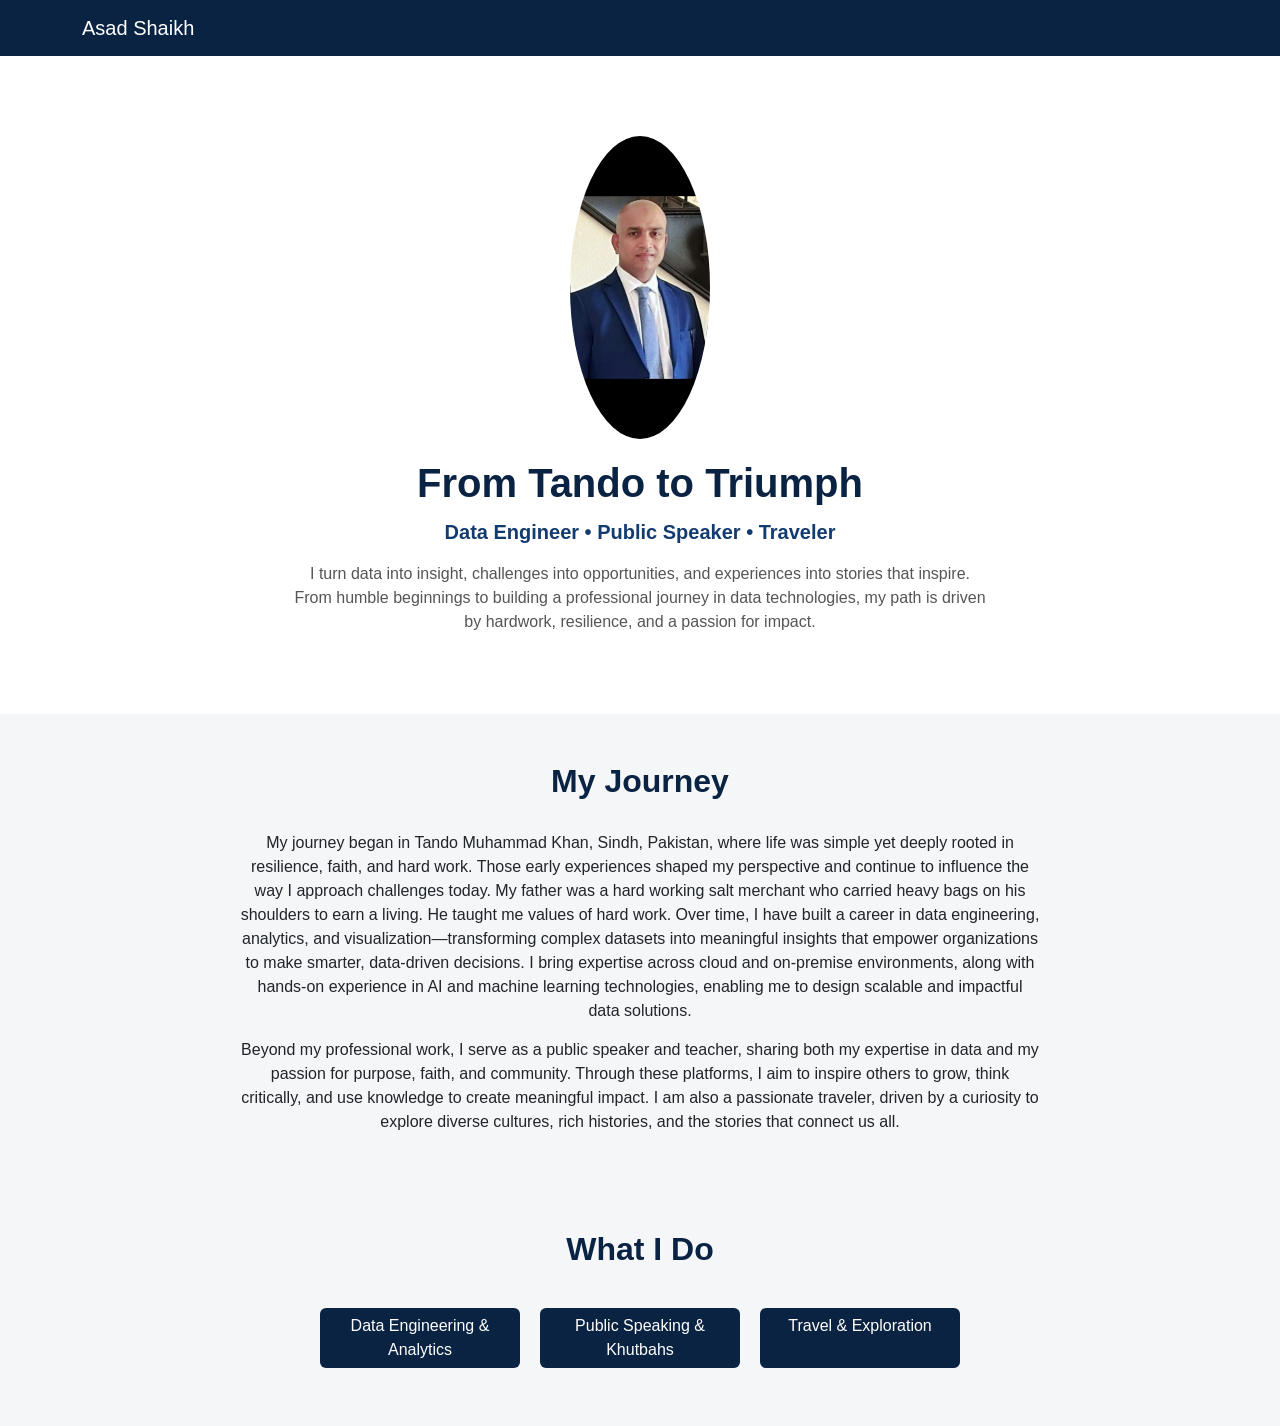
==== index.html @ 83326900 "Update index.html" ====
<!DOCTYPE html>
<html lang="en">

<head>
<meta charset="UTF-8">
<meta name="viewport" content="width=device-width, initial-scale=1">

<title>Asad Shaikh</title>

<link href="https://cdn.jsdelivr.net/npm/bootstrap@5.3.2/dist/css/bootstrap.min.css" rel="stylesheet">

<style>
body{
    background:#f4f6f8;
    font-family: Arial, Helvetica, sans-serif;
}

/* NAVBAR */
.navbar{
    background:#0a2342 !important;
}

/* HERO */
.hero{
    padding:80px 20px;
    text-align:center;
    background:white;
}

.hero img{
    width:140px;
    border-radius:50%;
    margin-bottom:20px;
}

.hero h1{
    font-weight:700;
    color:#0a2342;
}

.hero-tagline{
    font-size:20px;
    font-weight:600;
    color:#123b70;
    margin-top:10px;
}

.hero-sub{
    max-width:700px;
    margin:auto;
    margin-top:15px;
    font-size:16px;
    color:#555;
}

/* SECTION TITLE */
.section-title{
    color:#0a2342;
    font-weight:700;
    margin-bottom:30px;
}

/* PASSION BUTTONS */
.passion-btn{
    width:200px;
    margin:10px;
}

/* BUTTON */
.btn-primary{
    background:#0a2342;
    border:none;
}

.btn-primary:hover{
    background:#123b70;
}

<button onclick="goToDashboard()" style="padding:12px 20px; font-size:16px;">
  Go to BCC Stats
</button>
</style>

</head>

<body>

<!-- NAVBAR -->
<nav class="navbar navbar-dark">
<div class="container">
<a class="navbar-brand" href="#">Asad Shaikh</a>
</div>
</nav>

<!-- HERO SECTION -->
<section class="hero">
<div class="container">

<img src="asadushaikh.jpg" alt="Asad Shaikh">

<h1>From Tando to Triumph</h1>

<div class="hero-tagline">
Data Engineer • Public Speaker • Traveler 
</div>

<p class="hero-sub">
I turn data into insight, challenges into opportunities, and experiences into stories that inspire.
From humble beginnings to building a professional journey in data technologies,
my path is driven by hardwork, resilience, and a passion for impact.
</p>

</div>
</section>

<!-- ABOUT / STORY -->
<section class="p-5 text-center">
<div class="container">

<h2 class="section-title">My Journey</h2>

<p style="max-width:800px; margin:auto;">
My journey began in Tando Muhammad Khan, Sindh, Pakistan, where life was simple yet deeply rooted in resilience, faith, and hard work. 
Those early experiences shaped my perspective and continue to influence the way I approach challenges today.
My father was a hard working salt merchant who carried heavy bags on his shoulders to earn a living. He taught me values of hard work.
Over time, I have built a career in data engineering, analytics, and visualization—transforming complex datasets into meaningful insights that empower organizations to make smarter, data-driven decisions. 
I bring expertise across cloud and on-premise environments, along with hands-on experience in AI and machine learning technologies, enabling me to design scalable and impactful data solutions.
</p>

<p style="max-width:800px; margin:auto; margin-top:15px;">
Beyond my professional work, I serve as a public speaker and teacher, sharing both my expertise in data and my passion for purpose, faith, and community. 
Through these platforms, I aim to inspire others to grow, think critically, and use knowledge to create meaningful impact.
I am also a passionate traveler, driven by a curiosity to explore diverse cultures, rich histories, and the stories that connect us all.
</p>

</div>
</section>

<!-- PASSIONS -->
<section class="p-5 text-center">
<div class="container">

<h2 class="section-title">What I Do</h2>

<div class="d-flex justify-content-center flex-wrap">

<a href="data/" class="btn btn-primary passion-btn">
Data Engineering & Analytics
</a>

<a href="publicspeaking/" class="btn btn-primary passion-btn">
Public Speaking & Khutbahs
</a>

<a href="travel/" class="btn btn-primary passion-btn">
Travel & Exploration
</a>

</div>

</div>
</section>

</body>
</html>
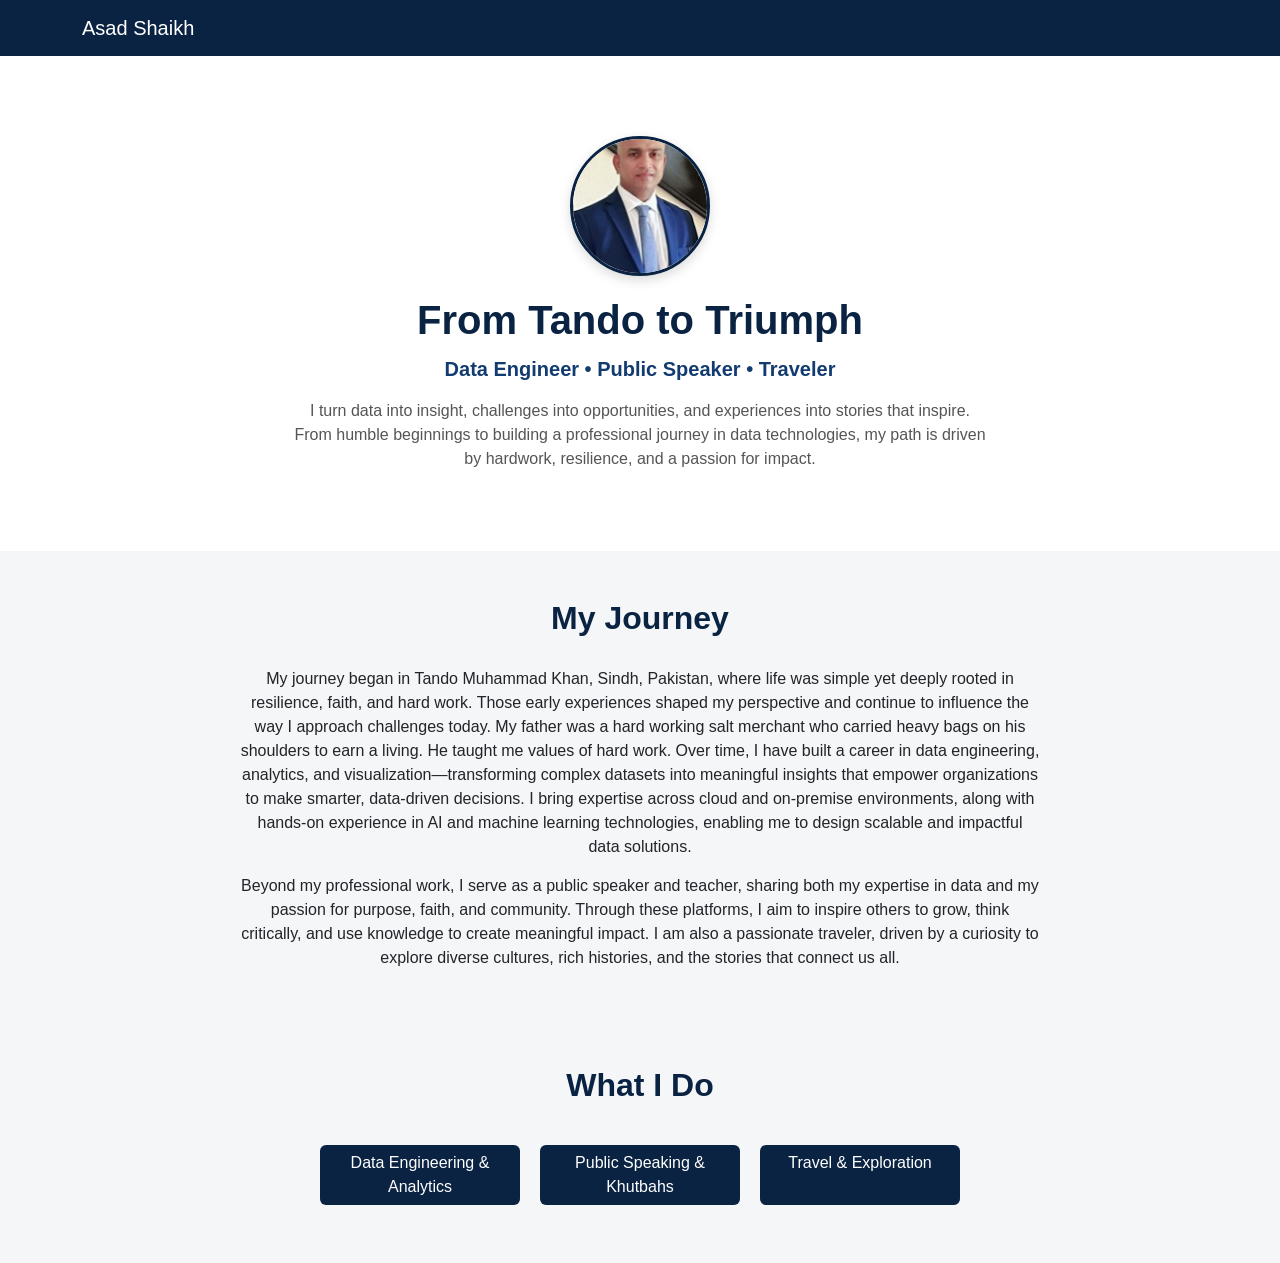
==== commit 9cf2ff59: "Update index.html" ====
--- a/index.html
+++ b/index.html
@@ -29,8 +29,13 @@
 
 .hero img{
     width:140px;
-    border-radius:50%;
+    height:140px;           /* force equal height */
+    object-fit:cover;       /* prevents stretching */
+    border-radius:50%;      /* perfect circle */
     margin-bottom:20px;
+
+    border:3px solid #0a2342;  /* optional: clean frame */
+    box-shadow:0 4px 12px rgba(0,0,0,0.15); /* crisp look */
 }
 
 .hero h1{
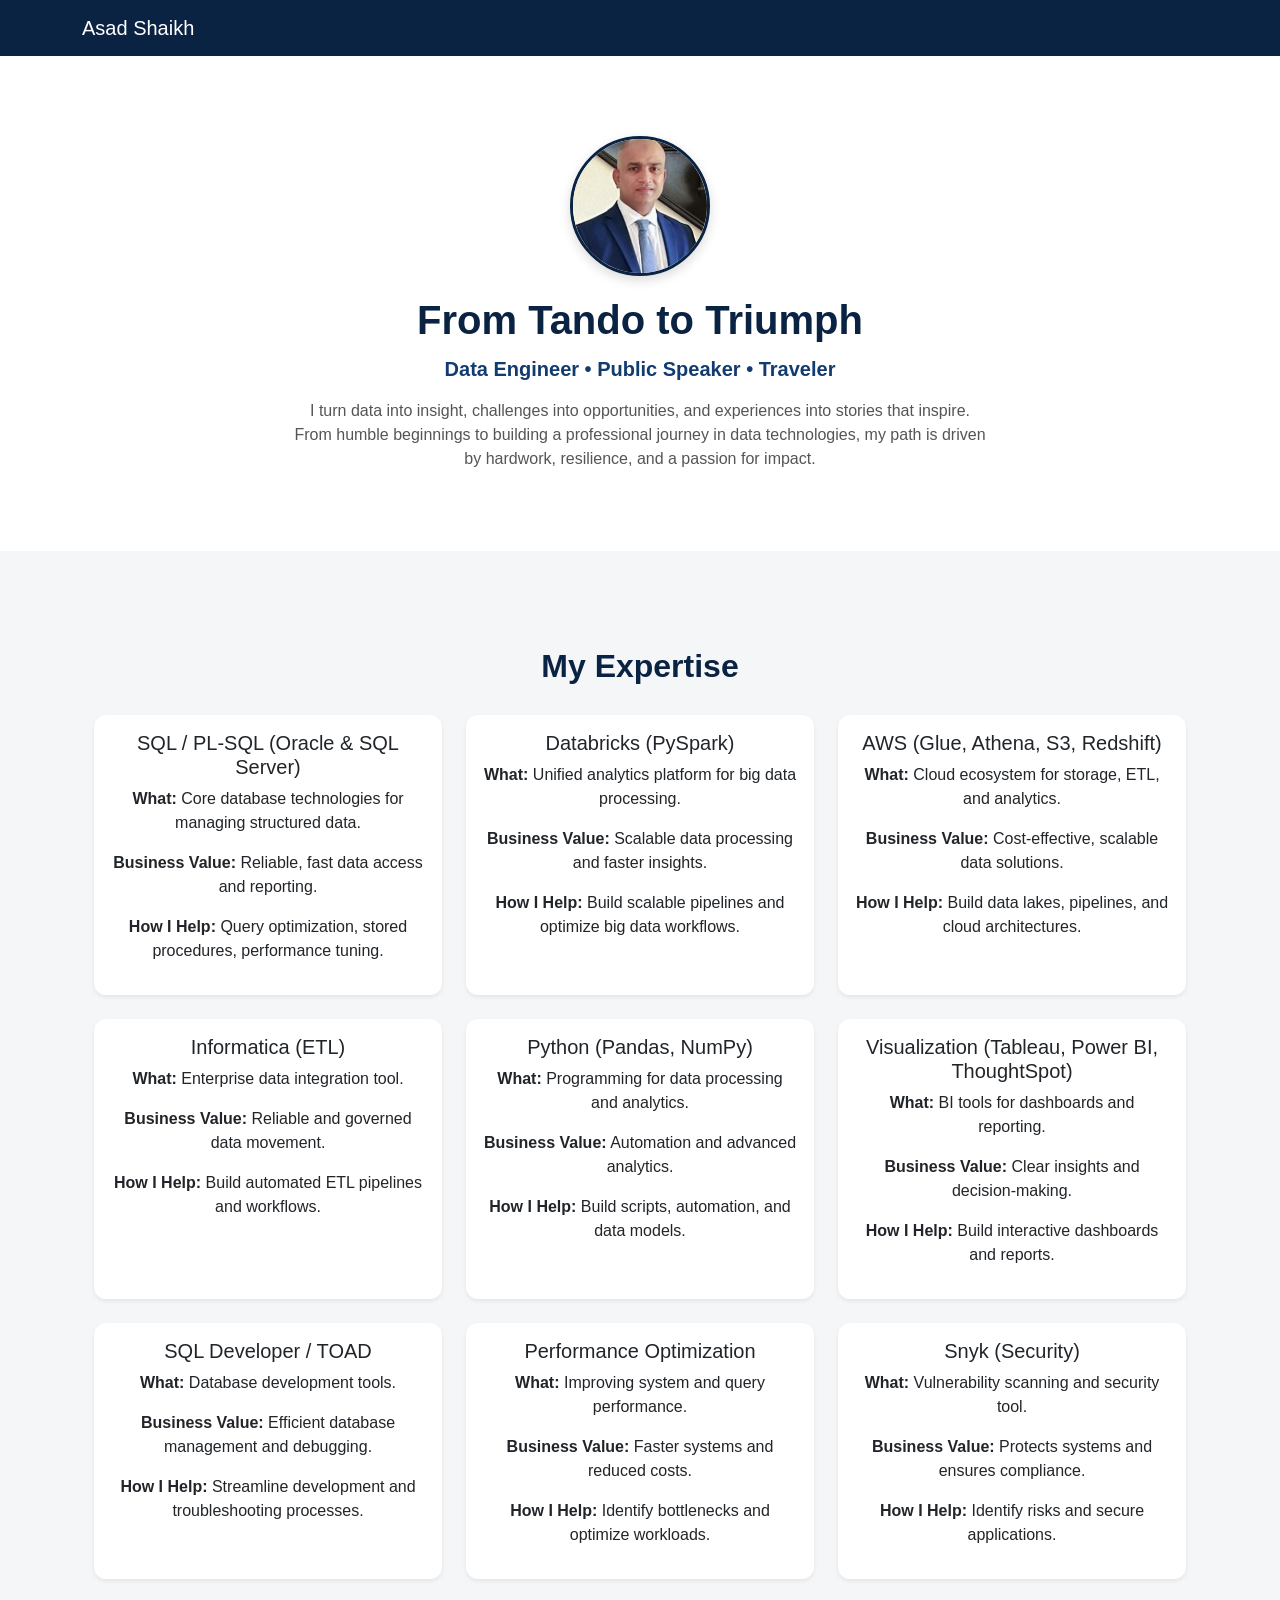
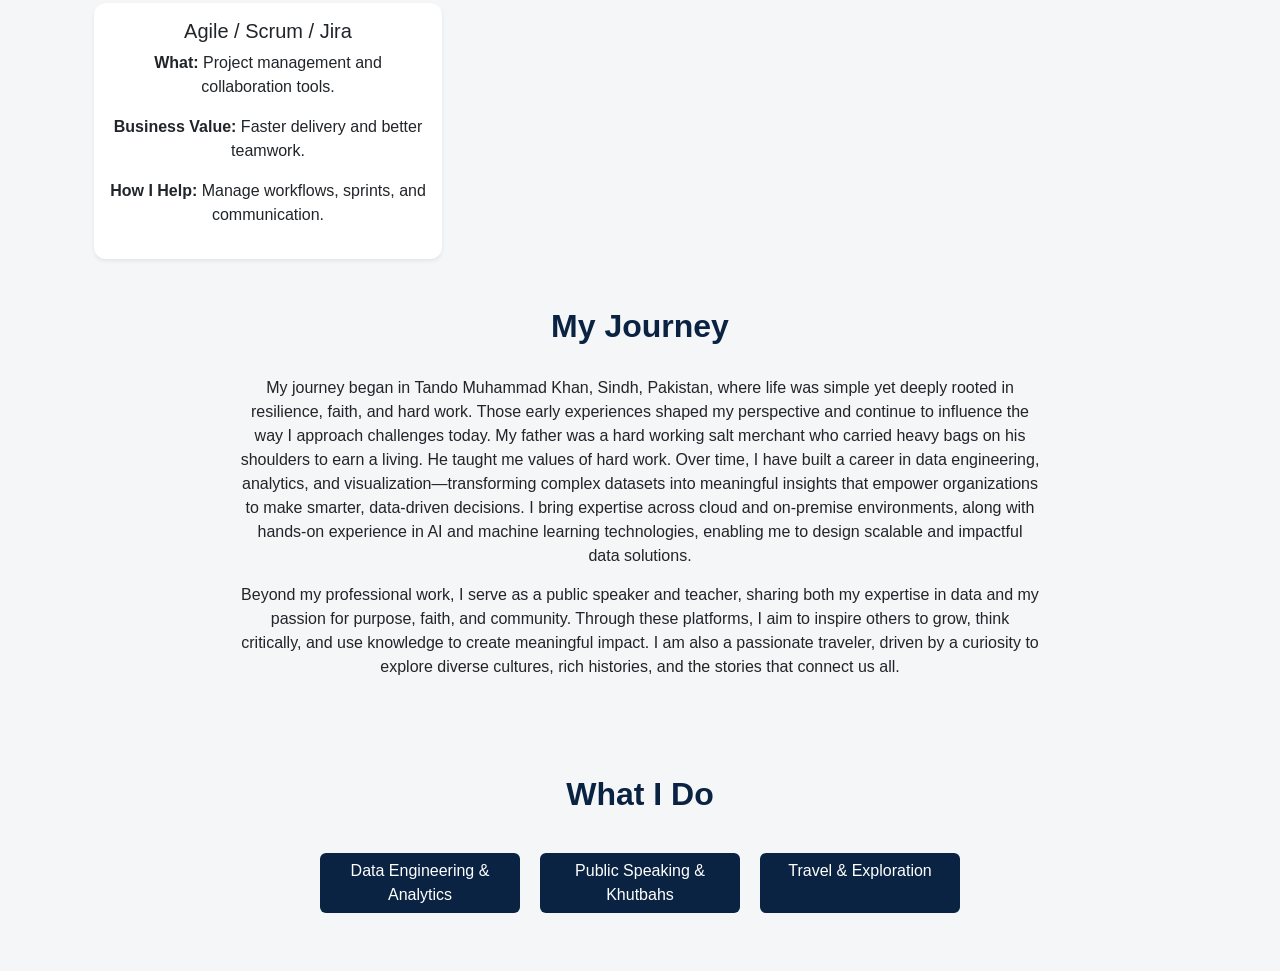
==== commit 935a680b: "Update index.html" ====
--- a/index.html
+++ b/index.html
@@ -38,6 +38,17 @@
     box-shadow:0 4px 12px rgba(0,0,0,0.15); /* crisp look */
 }
 
+.card{
+    border:none;
+    border-radius:12px;
+    transition:all 0.3s ease;
+}
+
+.card:hover{
+    transform:translateY(-5px);
+    box-shadow:0 8px 20px rgba(0,0,0,0.15);
+}
+
 .hero h1{
     font-weight:700;
     color:#0a2342;
@@ -121,6 +132,106 @@
 <!-- ABOUT / STORY -->
 <section class="p-5 text-center">
 <div class="container">
+
+<!-- DATA TOOLS SECTION -->
+<section class="container py-5">
+  <h2 class="section-title text-center">My Expertise</h2>
+
+  <div class="row g-4">
+
+    <!-- CARD -->
+    <div class="col-md-6 col-lg-4">
+      <div class="card h-100 shadow-sm p-3">
+        <h5>SQL / PL-SQL (Oracle & SQL Server)</h5>
+        <p><strong>What:</strong> Core database technologies for managing structured data.</p>
+        <p><strong>Business Value:</strong> Reliable, fast data access and reporting.</p>
+        <p><strong>How I Help:</strong> Query optimization, stored procedures, performance tuning.</p>
+      </div>
+    </div>
+
+    <div class="col-md-6 col-lg-4">
+      <div class="card h-100 shadow-sm p-3">
+        <h5>Databricks (PySpark)</h5>
+        <p><strong>What:</strong> Unified analytics platform for big data processing.</p>
+        <p><strong>Business Value:</strong> Scalable data processing and faster insights.</p>
+        <p><strong>How I Help:</strong> Build scalable pipelines and optimize big data workflows.</p>
+      </div>
+    </div>
+
+    <div class="col-md-6 col-lg-4">
+      <div class="card h-100 shadow-sm p-3">
+        <h5>AWS (Glue, Athena, S3, Redshift)</h5>
+        <p><strong>What:</strong> Cloud ecosystem for storage, ETL, and analytics.</p>
+        <p><strong>Business Value:</strong> Cost-effective, scalable data solutions.</p>
+        <p><strong>How I Help:</strong> Build data lakes, pipelines, and cloud architectures.</p>
+      </div>
+    </div>
+
+    <div class="col-md-6 col-lg-4">
+      <div class="card h-100 shadow-sm p-3">
+        <h5>Informatica (ETL)</h5>
+        <p><strong>What:</strong> Enterprise data integration tool.</p>
+        <p><strong>Business Value:</strong> Reliable and governed data movement.</p>
+        <p><strong>How I Help:</strong> Build automated ETL pipelines and workflows.</p>
+      </div>
+    </div>
+
+    <div class="col-md-6 col-lg-4">
+      <div class="card h-100 shadow-sm p-3">
+        <h5>Python (Pandas, NumPy)</h5>
+        <p><strong>What:</strong> Programming for data processing and analytics.</p>
+        <p><strong>Business Value:</strong> Automation and advanced analytics.</p>
+        <p><strong>How I Help:</strong> Build scripts, automation, and data models.</p>
+      </div>
+    </div>
+
+    <div class="col-md-6 col-lg-4">
+      <div class="card h-100 shadow-sm p-3">
+        <h5>Visualization (Tableau, Power BI, ThoughtSpot)</h5>
+        <p><strong>What:</strong> BI tools for dashboards and reporting.</p>
+        <p><strong>Business Value:</strong> Clear insights and decision-making.</p>
+        <p><strong>How I Help:</strong> Build interactive dashboards and reports.</p>
+      </div>
+    </div>
+
+    <div class="col-md-6 col-lg-4">
+      <div class="card h-100 shadow-sm p-3">
+        <h5>SQL Developer / TOAD</h5>
+        <p><strong>What:</strong> Database development tools.</p>
+        <p><strong>Business Value:</strong> Efficient database management and debugging.</p>
+        <p><strong>How I Help:</strong> Streamline development and troubleshooting processes.</p>
+      </div>
+    </div>
+
+    <div class="col-md-6 col-lg-4">
+      <div class="card h-100 shadow-sm p-3">
+        <h5>Performance Optimization</h5>
+        <p><strong>What:</strong> Improving system and query performance.</p>
+        <p><strong>Business Value:</strong> Faster systems and reduced costs.</p>
+        <p><strong>How I Help:</strong> Identify bottlenecks and optimize workloads.</p>
+      </div>
+    </div>
+
+    <div class="col-md-6 col-lg-4">
+      <div class="card h-100 shadow-sm p-3">
+        <h5>Snyk (Security)</h5>
+        <p><strong>What:</strong> Vulnerability scanning and security tool.</p>
+        <p><strong>Business Value:</strong> Protects systems and ensures compliance.</p>
+        <p><strong>How I Help:</strong> Identify risks and secure applications.</p>
+      </div>
+    </div>
+
+    <div class="col-md-6 col-lg-4">
+      <div class="card h-100 shadow-sm p-3">
+        <h5>Agile / Scrum / Jira</h5>
+        <p><strong>What:</strong> Project management and collaboration tools.</p>
+        <p><strong>Business Value:</strong> Faster delivery and better teamwork.</p>
+        <p><strong>How I Help:</strong> Manage workflows, sprints, and communication.</p>
+      </div>
+    </div>
+
+  </div>
+</section>
 
 <h2 class="section-title">My Journey</h2>
 
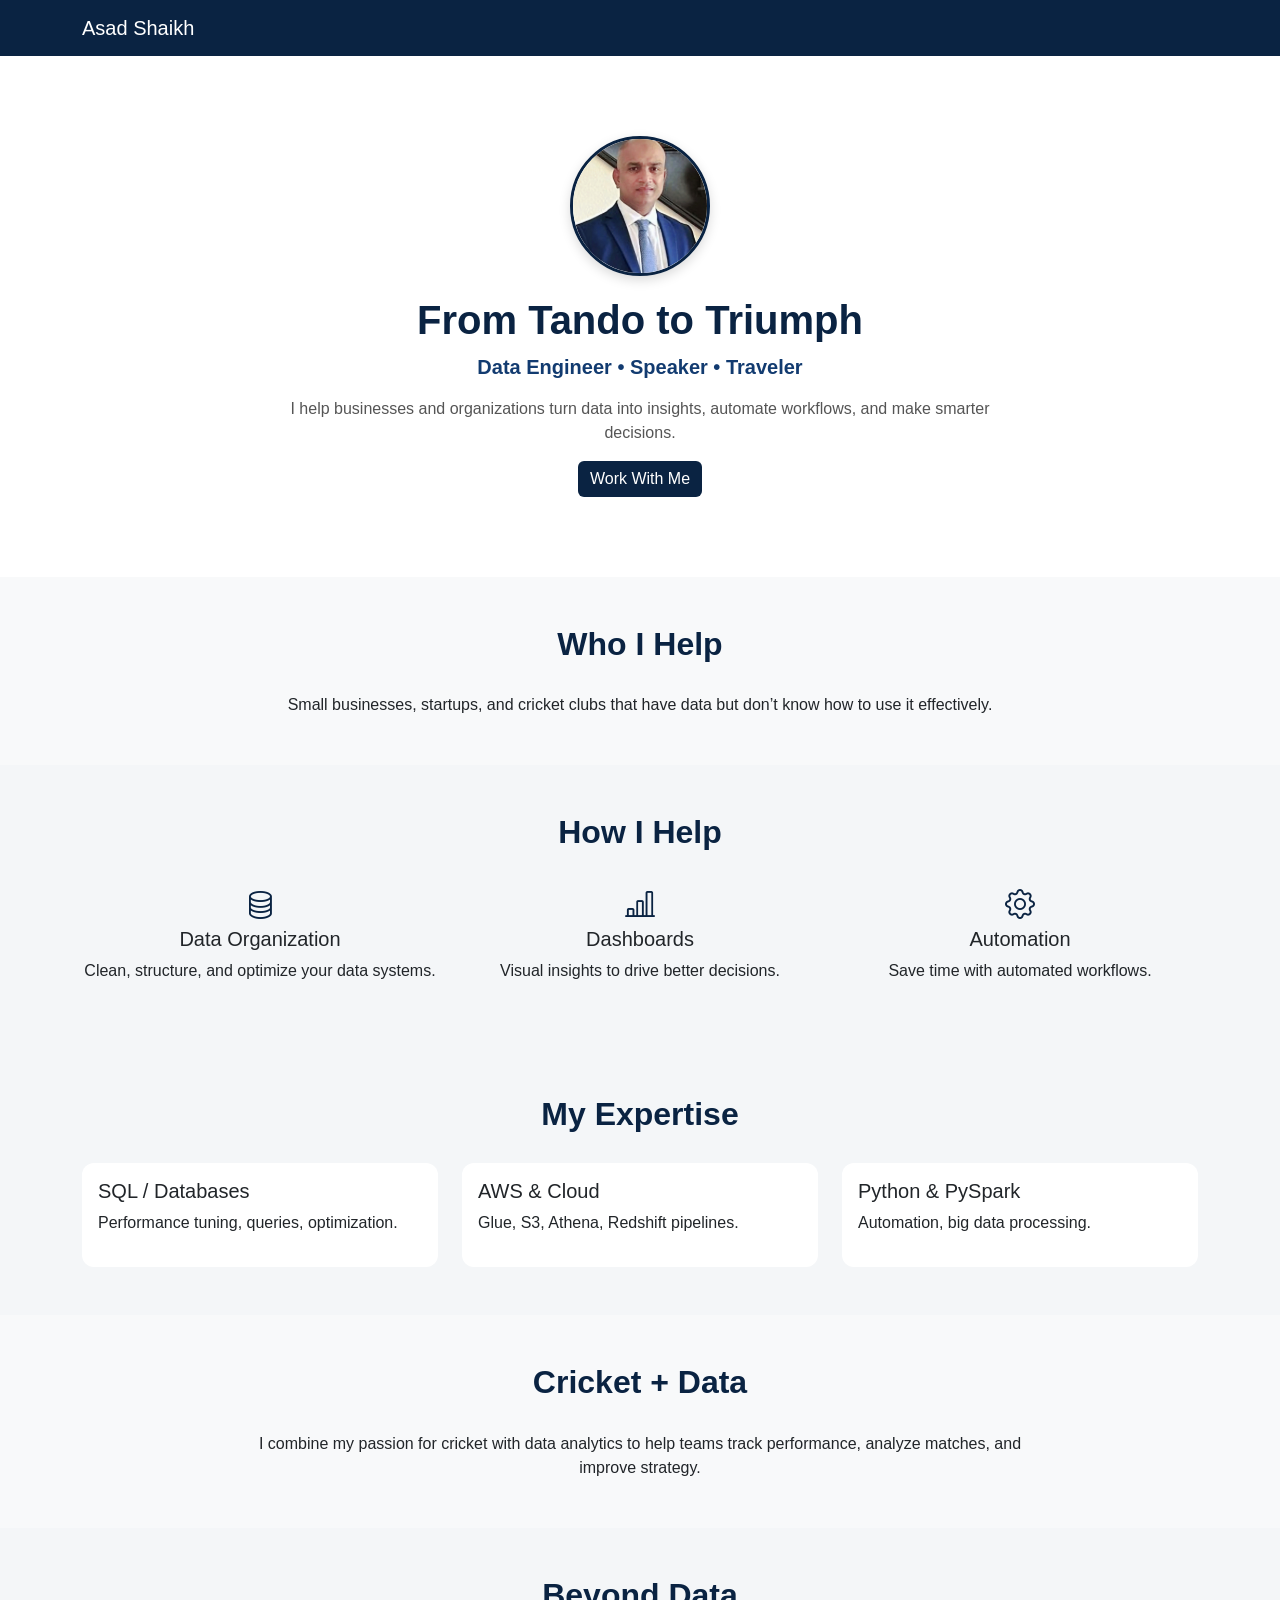
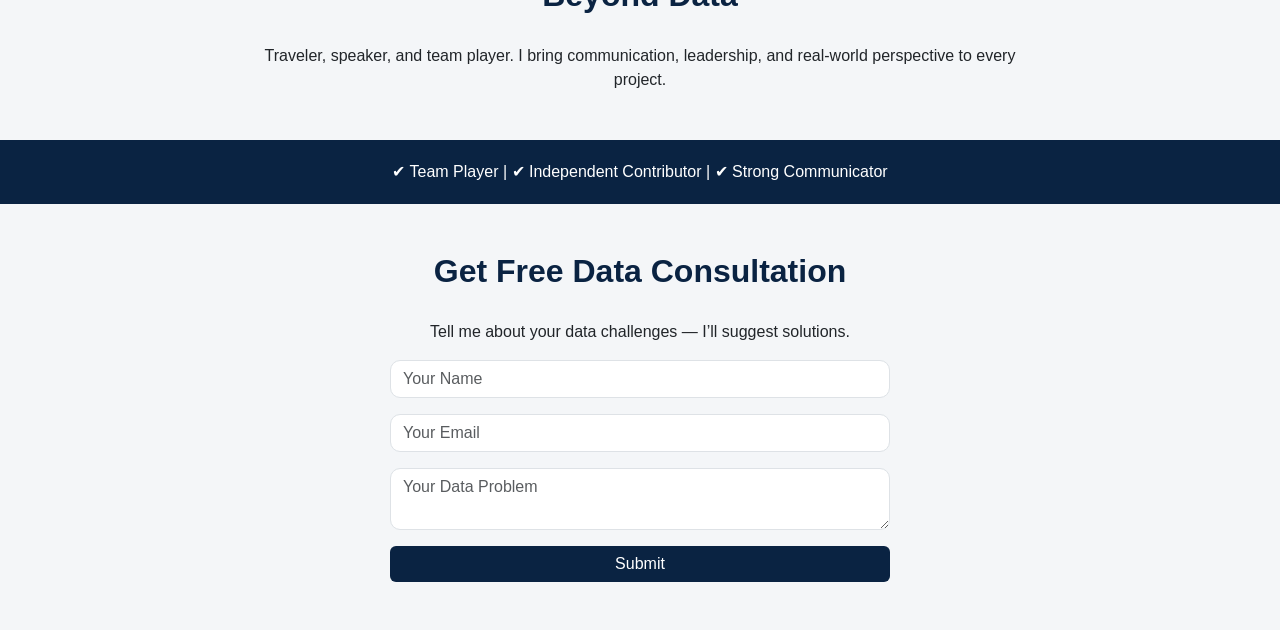
==== commit 32a81783: "Update index.html" ====
--- a/index.html
+++ b/index.html
@@ -8,8 +8,10 @@
 <title>Asad Shaikh</title>
 
 <link href="https://cdn.jsdelivr.net/npm/bootstrap@5.3.2/dist/css/bootstrap.min.css" rel="stylesheet">
+<link href="https://cdn.jsdelivr.net/npm/bootstrap-icons@1.11.3/font/bootstrap-icons.css" rel="stylesheet">
 
 <style>
+
 body{
     background:#f4f6f8;
     font-family: Arial, Helvetica, sans-serif;
@@ -29,15 +31,40 @@
 
 .hero img{
     width:140px;
-    height:140px;           /* force equal height */
-    object-fit:cover;       /* prevents stretching */
-    border-radius:50%;      /* perfect circle */
+    height:140px;
+    object-fit:cover;
+    border-radius:50%;
     margin-bottom:20px;
-
-    border:3px solid #0a2342;  /* optional: clean frame */
-    box-shadow:0 4px 12px rgba(0,0,0,0.15); /* crisp look */
-}
-
+    border:3px solid #0a2342;
+    box-shadow:0 4px 12px rgba(0,0,0,0.15);
+}
+
+.hero h1{
+    font-weight:700;
+    color:#0a2342;
+}
+
+.hero-tagline{
+    font-size:20px;
+    font-weight:600;
+    color:#123b70;
+}
+
+.hero-sub{
+    max-width:700px;
+    margin:auto;
+    margin-top:15px;
+    color:#555;
+}
+
+/* SECTIONS */
+.section-title{
+    color:#0a2342;
+    font-weight:700;
+    margin-bottom:30px;
+}
+
+/* CARDS */
 .card{
     border:none;
     border-radius:12px;
@@ -45,41 +72,15 @@
 }
 
 .card:hover{
-    transform:translateY(-5px);
-    box-shadow:0 8px 20px rgba(0,0,0,0.15);
-}
-
-.hero h1{
-    font-weight:700;
+    transform:translateY(-6px);
+    box-shadow:0 10px 25px rgba(0,0,0,0.15);
+}
+
+/* ICON STYLE */
+.icon{
+    font-size:30px;
     color:#0a2342;
-}
-
-.hero-tagline{
-    font-size:20px;
-    font-weight:600;
-    color:#123b70;
-    margin-top:10px;
-}
-
-.hero-sub{
-    max-width:700px;
-    margin:auto;
-    margin-top:15px;
-    font-size:16px;
-    color:#555;
-}
-
-/* SECTION TITLE */
-.section-title{
-    color:#0a2342;
-    font-weight:700;
-    margin-bottom:30px;
-}
-
-/* PASSION BUTTONS */
-.passion-btn{
-    width:200px;
-    margin:10px;
+    margin-bottom:10px;
 }
 
 /* BUTTON */
@@ -92,11 +93,34 @@
     background:#123b70;
 }
 
-<button onclick="goToDashboard()" style="padding:12px 20px; font-size:16px;">
-  Go to BCC Stats
-</button>
+/* ANIMATION */
+.fade-in{
+    opacity:0;
+    transform:translateY(20px);
+    animation:fadeIn 1s ease forwards;
+}
+
+@keyframes fadeIn{
+    to{
+        opacity:1;
+        transform:translateY(0);
+    }
+}
+
+/* CTA STRIP */
+.cta-strip{
+    background:#0a2342;
+    color:white;
+    padding:20px;
+    text-align:center;
+}
+
+/* FORM */
+.form-control{
+    border-radius:10px;
+}
+
 </style>
-
 </head>
 
 <body>
@@ -108,171 +132,152 @@
 </div>
 </nav>
 
-<!-- HERO SECTION -->
-<section class="hero">
-<div class="container">
-
-<img src="asadushaikh.jpg" alt="Asad Shaikh">
+<!-- HERO -->
+<section class="hero fade-in">
+<div class="container">
+
+<img src="asadushaikh.jpg">
 
 <h1>From Tando to Triumph</h1>
 
 <div class="hero-tagline">
-Data Engineer • Public Speaker • Traveler 
+Data Engineer • Speaker • Traveler
 </div>
 
 <p class="hero-sub">
-I turn data into insight, challenges into opportunities, and experiences into stories that inspire.
-From humble beginnings to building a professional journey in data technologies,
-my path is driven by hardwork, resilience, and a passion for impact.
-</p>
-
-</div>
-</section>
-
-<!-- ABOUT / STORY -->
-<section class="p-5 text-center">
-<div class="container">
-
-<!-- DATA TOOLS SECTION -->
-<section class="container py-5">
-  <h2 class="section-title text-center">My Expertise</h2>
-
-  <div class="row g-4">
-
-    <!-- CARD -->
-    <div class="col-md-6 col-lg-4">
-      <div class="card h-100 shadow-sm p-3">
-        <h5>SQL / PL-SQL (Oracle & SQL Server)</h5>
-        <p><strong>What:</strong> Core database technologies for managing structured data.</p>
-        <p><strong>Business Value:</strong> Reliable, fast data access and reporting.</p>
-        <p><strong>How I Help:</strong> Query optimization, stored procedures, performance tuning.</p>
-      </div>
-    </div>
-
-    <div class="col-md-6 col-lg-4">
-      <div class="card h-100 shadow-sm p-3">
-        <h5>Databricks (PySpark)</h5>
-        <p><strong>What:</strong> Unified analytics platform for big data processing.</p>
-        <p><strong>Business Value:</strong> Scalable data processing and faster insights.</p>
-        <p><strong>How I Help:</strong> Build scalable pipelines and optimize big data workflows.</p>
-      </div>
-    </div>
-
-    <div class="col-md-6 col-lg-4">
-      <div class="card h-100 shadow-sm p-3">
-        <h5>AWS (Glue, Athena, S3, Redshift)</h5>
-        <p><strong>What:</strong> Cloud ecosystem for storage, ETL, and analytics.</p>
-        <p><strong>Business Value:</strong> Cost-effective, scalable data solutions.</p>
-        <p><strong>How I Help:</strong> Build data lakes, pipelines, and cloud architectures.</p>
-      </div>
-    </div>
-
-    <div class="col-md-6 col-lg-4">
-      <div class="card h-100 shadow-sm p-3">
-        <h5>Informatica (ETL)</h5>
-        <p><strong>What:</strong> Enterprise data integration tool.</p>
-        <p><strong>Business Value:</strong> Reliable and governed data movement.</p>
-        <p><strong>How I Help:</strong> Build automated ETL pipelines and workflows.</p>
-      </div>
-    </div>
-
-    <div class="col-md-6 col-lg-4">
-      <div class="card h-100 shadow-sm p-3">
-        <h5>Python (Pandas, NumPy)</h5>
-        <p><strong>What:</strong> Programming for data processing and analytics.</p>
-        <p><strong>Business Value:</strong> Automation and advanced analytics.</p>
-        <p><strong>How I Help:</strong> Build scripts, automation, and data models.</p>
-      </div>
-    </div>
-
-    <div class="col-md-6 col-lg-4">
-      <div class="card h-100 shadow-sm p-3">
-        <h5>Visualization (Tableau, Power BI, ThoughtSpot)</h5>
-        <p><strong>What:</strong> BI tools for dashboards and reporting.</p>
-        <p><strong>Business Value:</strong> Clear insights and decision-making.</p>
-        <p><strong>How I Help:</strong> Build interactive dashboards and reports.</p>
-      </div>
-    </div>
-
-    <div class="col-md-6 col-lg-4">
-      <div class="card h-100 shadow-sm p-3">
-        <h5>SQL Developer / TOAD</h5>
-        <p><strong>What:</strong> Database development tools.</p>
-        <p><strong>Business Value:</strong> Efficient database management and debugging.</p>
-        <p><strong>How I Help:</strong> Streamline development and troubleshooting processes.</p>
-      </div>
-    </div>
-
-    <div class="col-md-6 col-lg-4">
-      <div class="card h-100 shadow-sm p-3">
-        <h5>Performance Optimization</h5>
-        <p><strong>What:</strong> Improving system and query performance.</p>
-        <p><strong>Business Value:</strong> Faster systems and reduced costs.</p>
-        <p><strong>How I Help:</strong> Identify bottlenecks and optimize workloads.</p>
-      </div>
-    </div>
-
-    <div class="col-md-6 col-lg-4">
-      <div class="card h-100 shadow-sm p-3">
-        <h5>Snyk (Security)</h5>
-        <p><strong>What:</strong> Vulnerability scanning and security tool.</p>
-        <p><strong>Business Value:</strong> Protects systems and ensures compliance.</p>
-        <p><strong>How I Help:</strong> Identify risks and secure applications.</p>
-      </div>
-    </div>
-
-    <div class="col-md-6 col-lg-4">
-      <div class="card h-100 shadow-sm p-3">
-        <h5>Agile / Scrum / Jira</h5>
-        <p><strong>What:</strong> Project management and collaboration tools.</p>
-        <p><strong>Business Value:</strong> Faster delivery and better teamwork.</p>
-        <p><strong>How I Help:</strong> Manage workflows, sprints, and communication.</p>
-      </div>
-    </div>
-
-  </div>
-</section>
-
-<h2 class="section-title">My Journey</h2>
+I help businesses and organizations turn data into insights, automate workflows, and make smarter decisions.
+</p>
+
+<a href="#contact" class="btn btn-primary mt-3">Work With Me</a>
+
+</div>
+</section>
+
+<!-- WHO I HELP -->
+<section class="p-5 text-center bg-light fade-in">
+<div class="container">
+
+<h2 class="section-title">Who I Help</h2>
 
 <p style="max-width:800px; margin:auto;">
-My journey began in Tando Muhammad Khan, Sindh, Pakistan, where life was simple yet deeply rooted in resilience, faith, and hard work. 
-Those early experiences shaped my perspective and continue to influence the way I approach challenges today.
-My father was a hard working salt merchant who carried heavy bags on his shoulders to earn a living. He taught me values of hard work.
-Over time, I have built a career in data engineering, analytics, and visualization—transforming complex datasets into meaningful insights that empower organizations to make smarter, data-driven decisions. 
-I bring expertise across cloud and on-premise environments, along with hands-on experience in AI and machine learning technologies, enabling me to design scalable and impactful data solutions.
-</p>
-
-<p style="max-width:800px; margin:auto; margin-top:15px;">
-Beyond my professional work, I serve as a public speaker and teacher, sharing both my expertise in data and my passion for purpose, faith, and community. 
-Through these platforms, I aim to inspire others to grow, think critically, and use knowledge to create meaningful impact.
-I am also a passionate traveler, driven by a curiosity to explore diverse cultures, rich histories, and the stories that connect us all.
-</p>
-
-</div>
-</section>
-
-<!-- PASSIONS -->
-<section class="p-5 text-center">
-<div class="container">
-
-<h2 class="section-title">What I Do</h2>
-
-<div class="d-flex justify-content-center flex-wrap">
-
-<a href="data/" class="btn btn-primary passion-btn">
-Data Engineering & Analytics
-</a>
-
-<a href="publicspeaking/" class="btn btn-primary passion-btn">
-Public Speaking & Khutbahs
-</a>
-
-<a href="travel/" class="btn btn-primary passion-btn">
-Travel & Exploration
-</a>
-
-</div>
+Small businesses, startups, and cricket clubs that have data but don’t know how to use it effectively.
+</p>
+
+</div>
+</section>
+
+<!-- HOW I HELP -->
+<section class="p-5 text-center fade-in">
+<div class="container">
+
+<h2 class="section-title">How I Help</h2>
+
+<div class="row g-4">
+
+<div class="col-md-4">
+<i class="bi bi-database icon"></i>
+<h5>Data Organization</h5>
+<p>Clean, structure, and optimize your data systems.</p>
+</div>
+
+<div class="col-md-4">
+<i class="bi bi-bar-chart-line icon"></i>
+<h5>Dashboards</h5>
+<p>Visual insights to drive better decisions.</p>
+</div>
+
+<div class="col-md-4">
+<i class="bi bi-gear icon"></i>
+<h5>Automation</h5>
+<p>Save time with automated workflows.</p>
+</div>
+
+</div>
+
+</div>
+</section>
+
+<!-- EXPERTISE -->
+<section class="container py-5 fade-in">
+<h2 class="section-title text-center">My Expertise</h2>
+
+<div class="row g-4">
+
+<div class="col-md-4">
+<div class="card p-3">
+<h5>SQL / Databases</h5>
+<p>Performance tuning, queries, optimization.</p>
+</div>
+</div>
+
+<div class="col-md-4">
+<div class="card p-3">
+<h5>AWS & Cloud</h5>
+<p>Glue, S3, Athena, Redshift pipelines.</p>
+</div>
+</div>
+
+<div class="col-md-4">
+<div class="card p-3">
+<h5>Python & PySpark</h5>
+<p>Automation, big data processing.</p>
+</div>
+</div>
+
+</div>
+</section>
+
+<!-- CRICKET EDGE -->
+<section class="p-5 text-center bg-light fade-in">
+<div class="container">
+
+<h2 class="section-title">Cricket + Data</h2>
+
+<p style="max-width:800px; margin:auto;">
+I combine my passion for cricket with data analytics to help teams track performance,
+analyze matches, and improve strategy.
+</p>
+
+</div>
+</section>
+
+<!-- HUMAN SIDE -->
+<section class="p-5 text-center fade-in">
+<div class="container">
+
+<h2 class="section-title">Beyond Data</h2>
+
+<p style="max-width:800px; margin:auto;">
+Traveler, speaker, and team player. I bring communication, leadership, and real-world perspective to every project.
+</p>
+
+</div>
+</section>
+
+<!-- TEAM STRIP -->
+<div class="cta-strip">
+✔ Team Player | ✔ Independent Contributor | ✔ Strong Communicator
+</div>
+
+<!-- CONTACT / FUNNEL -->
+<section id="contact" class="p-5 text-center fade-in">
+<div class="container">
+
+<h2 class="section-title">Get Free Data Consultation</h2>
+
+<p>Tell me about your data challenges — I’ll suggest solutions.</p>
+
+<form action="https://formspree.io/f/your-id" method="POST" style="max-width:500px; margin:auto;">
+
+<input type="text" name="name" class="form-control mb-3" placeholder="Your Name" required>
+
+<input type="email" name="email" class="form-control mb-3" placeholder="Your Email" required>
+
+<textarea name="message" class="form-control mb-3" placeholder="Your Data Problem"></textarea>
+
+<button type="submit" class="btn btn-primary w-100">Submit</button>
+
+</form>
 
 </div>
 </section>
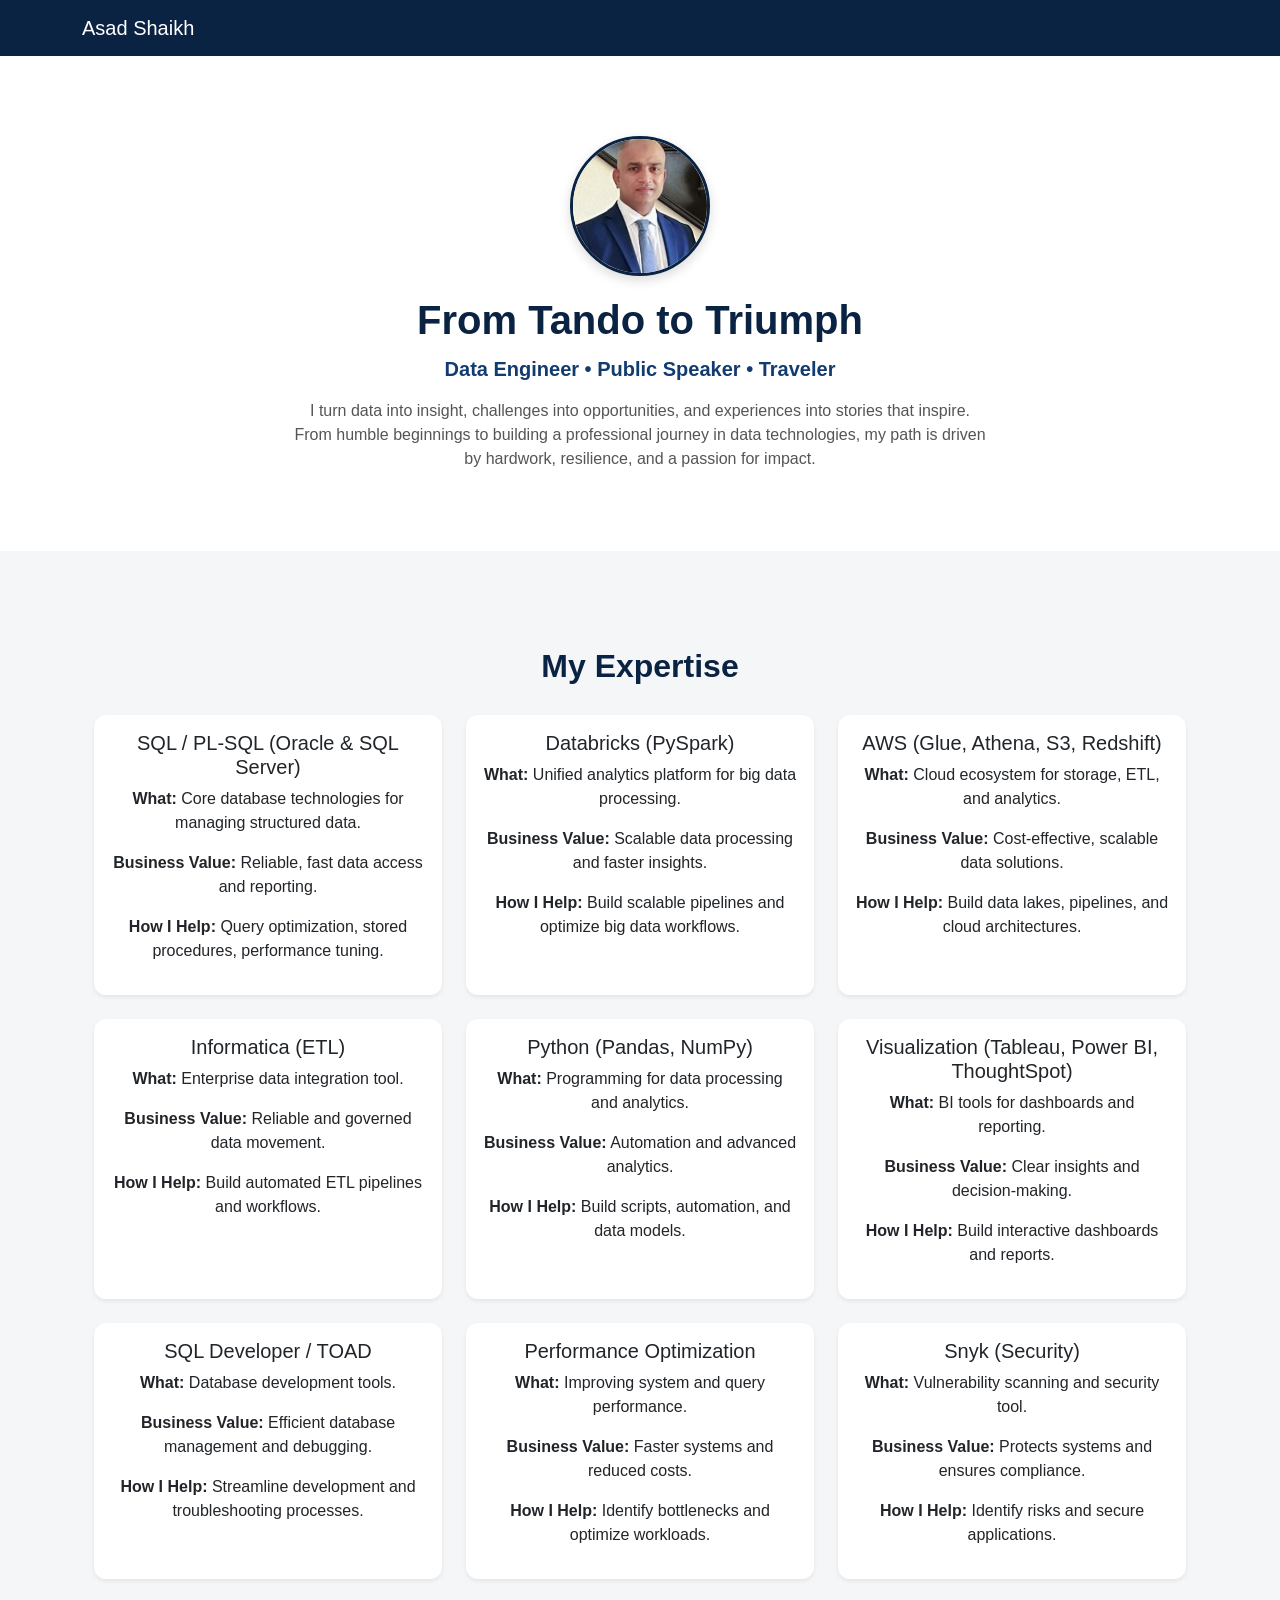
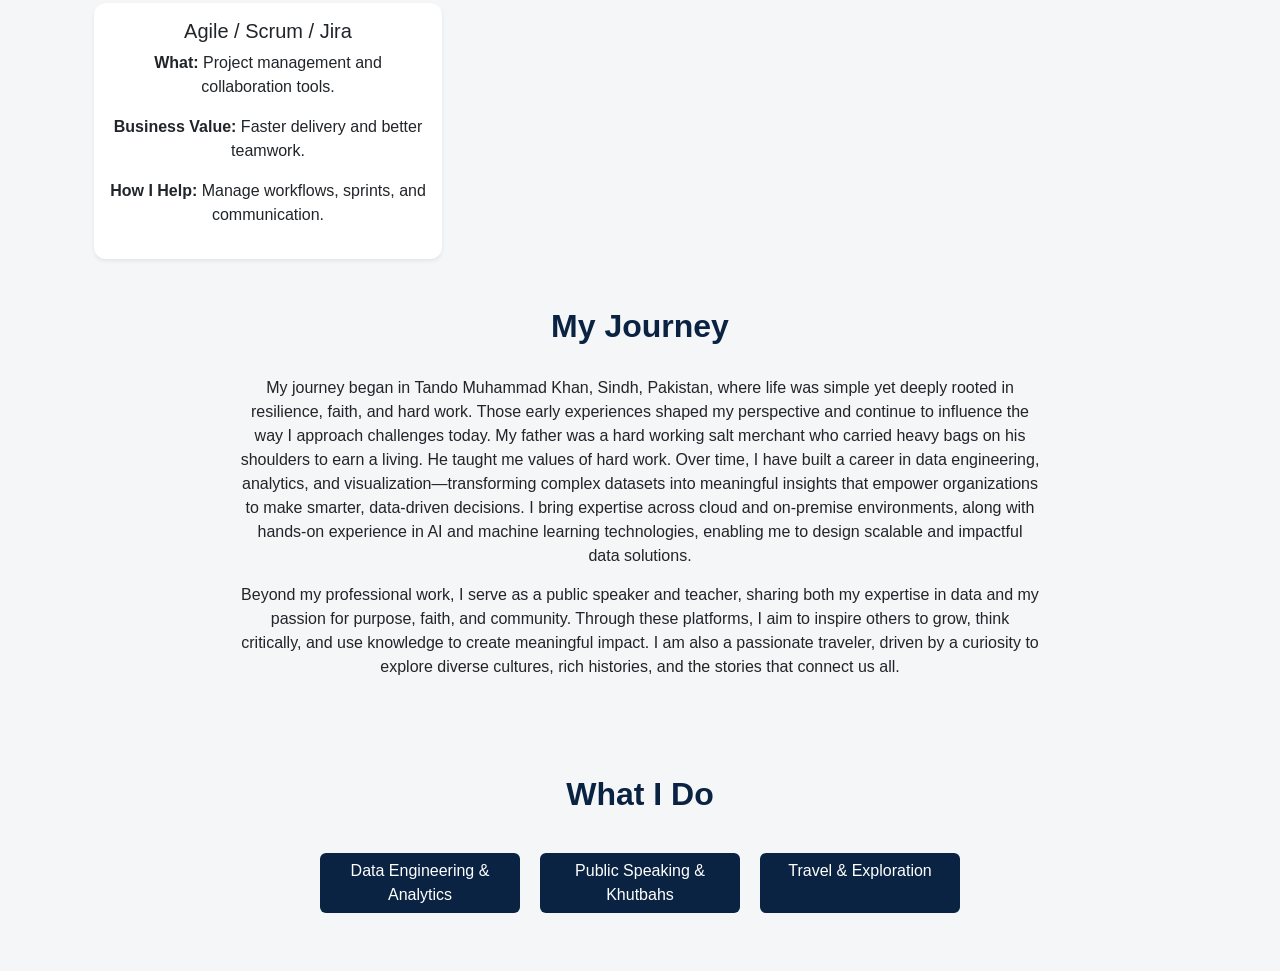
==== commit e9a1ea89: "Update index.html" ====
--- a/index.html
+++ b/index.html
@@ -8,10 +8,8 @@
 <title>Asad Shaikh</title>
 
 <link href="https://cdn.jsdelivr.net/npm/bootstrap@5.3.2/dist/css/bootstrap.min.css" rel="stylesheet">
-<link href="https://cdn.jsdelivr.net/npm/bootstrap-icons@1.11.3/font/bootstrap-icons.css" rel="stylesheet">
 
 <style>
-
 body{
     background:#f4f6f8;
     font-family: Arial, Helvetica, sans-serif;
@@ -31,12 +29,24 @@
 
 .hero img{
     width:140px;
-    height:140px;
-    object-fit:cover;
-    border-radius:50%;
+    height:140px;           /* force equal height */
+    object-fit:cover;       /* prevents stretching */
+    border-radius:50%;      /* perfect circle */
     margin-bottom:20px;
-    border:3px solid #0a2342;
-    box-shadow:0 4px 12px rgba(0,0,0,0.15);
+
+    border:3px solid #0a2342;  /* optional: clean frame */
+    box-shadow:0 4px 12px rgba(0,0,0,0.15); /* crisp look */
+}
+
+.card{
+    border:none;
+    border-radius:12px;
+    transition:all 0.3s ease;
+}
+
+.card:hover{
+    transform:translateY(-5px);
+    box-shadow:0 8px 20px rgba(0,0,0,0.15);
 }
 
 .hero h1{
@@ -48,39 +58,28 @@
     font-size:20px;
     font-weight:600;
     color:#123b70;
+    margin-top:10px;
 }
 
 .hero-sub{
     max-width:700px;
     margin:auto;
     margin-top:15px;
+    font-size:16px;
     color:#555;
 }
 
-/* SECTIONS */
+/* SECTION TITLE */
 .section-title{
     color:#0a2342;
     font-weight:700;
     margin-bottom:30px;
 }
 
-/* CARDS */
-.card{
-    border:none;
-    border-radius:12px;
-    transition:all 0.3s ease;
-}
-
-.card:hover{
-    transform:translateY(-6px);
-    box-shadow:0 10px 25px rgba(0,0,0,0.15);
-}
-
-/* ICON STYLE */
-.icon{
-    font-size:30px;
-    color:#0a2342;
-    margin-bottom:10px;
+/* PASSION BUTTONS */
+.passion-btn{
+    width:200px;
+    margin:10px;
 }
 
 /* BUTTON */
@@ -93,34 +92,11 @@
     background:#123b70;
 }
 
-/* ANIMATION */
-.fade-in{
-    opacity:0;
-    transform:translateY(20px);
-    animation:fadeIn 1s ease forwards;
-}
-
-@keyframes fadeIn{
-    to{
-        opacity:1;
-        transform:translateY(0);
-    }
-}
-
-/* CTA STRIP */
-.cta-strip{
-    background:#0a2342;
-    color:white;
-    padding:20px;
-    text-align:center;
-}
-
-/* FORM */
-.form-control{
-    border-radius:10px;
-}
-
+<button onclick="goToDashboard()" style="padding:12px 20px; font-size:16px;">
+  Go to BCC Stats
+</button>
 </style>
+
 </head>
 
 <body>
@@ -132,152 +108,171 @@
 </div>
 </nav>
 
-<!-- HERO -->
-<section class="hero fade-in">
-<div class="container">
-
-<img src="asadushaikh.jpg">
+<!-- HERO SECTION -->
+<section class="hero">
+<div class="container">
+
+<img src="asadushaikh.jpg" alt="Asad Shaikh">
 
 <h1>From Tando to Triumph</h1>
 
 <div class="hero-tagline">
-Data Engineer • Speaker • Traveler
+Data Engineer • Public Speaker • Traveler 
 </div>
 
 <p class="hero-sub">
-I help businesses and organizations turn data into insights, automate workflows, and make smarter decisions.
+I turn data into insight, challenges into opportunities, and experiences into stories that inspire.
+From humble beginnings to building a professional journey in data technologies,
+my path is driven by hardwork, resilience, and a passion for impact.
 </p>
 
-<a href="#contact" class="btn btn-primary mt-3">Work With Me</a>
-
-</div>
-</section>
-
-<!-- WHO I HELP -->
-<section class="p-5 text-center bg-light fade-in">
-<div class="container">
-
-<h2 class="section-title">Who I Help</h2>
+</div>
+</section>
+
+<!-- ABOUT / STORY -->
+<section class="p-5 text-center">
+<div class="container">
+
+<!-- DATA TOOLS SECTION -->
+<section class="container py-5">
+  <h2 class="section-title text-center">My Expertise</h2>
+
+  <div class="row g-4">
+
+    <!-- CARD -->
+    <div class="col-md-6 col-lg-4">
+      <div class="card h-100 shadow-sm p-3">
+        <h5>SQL / PL-SQL (Oracle & SQL Server)</h5>
+        <p><strong>What:</strong> Core database technologies for managing structured data.</p>
+        <p><strong>Business Value:</strong> Reliable, fast data access and reporting.</p>
+        <p><strong>How I Help:</strong> Query optimization, stored procedures, performance tuning.</p>
+      </div>
+    </div>
+
+    <div class="col-md-6 col-lg-4">
+      <div class="card h-100 shadow-sm p-3">
+        <h5>Databricks (PySpark)</h5>
+        <p><strong>What:</strong> Unified analytics platform for big data processing.</p>
+        <p><strong>Business Value:</strong> Scalable data processing and faster insights.</p>
+        <p><strong>How I Help:</strong> Build scalable pipelines and optimize big data workflows.</p>
+      </div>
+    </div>
+
+    <div class="col-md-6 col-lg-4">
+      <div class="card h-100 shadow-sm p-3">
+        <h5>AWS (Glue, Athena, S3, Redshift)</h5>
+        <p><strong>What:</strong> Cloud ecosystem for storage, ETL, and analytics.</p>
+        <p><strong>Business Value:</strong> Cost-effective, scalable data solutions.</p>
+        <p><strong>How I Help:</strong> Build data lakes, pipelines, and cloud architectures.</p>
+      </div>
+    </div>
+
+    <div class="col-md-6 col-lg-4">
+      <div class="card h-100 shadow-sm p-3">
+        <h5>Informatica (ETL)</h5>
+        <p><strong>What:</strong> Enterprise data integration tool.</p>
+        <p><strong>Business Value:</strong> Reliable and governed data movement.</p>
+        <p><strong>How I Help:</strong> Build automated ETL pipelines and workflows.</p>
+      </div>
+    </div>
+
+    <div class="col-md-6 col-lg-4">
+      <div class="card h-100 shadow-sm p-3">
+        <h5>Python (Pandas, NumPy)</h5>
+        <p><strong>What:</strong> Programming for data processing and analytics.</p>
+        <p><strong>Business Value:</strong> Automation and advanced analytics.</p>
+        <p><strong>How I Help:</strong> Build scripts, automation, and data models.</p>
+      </div>
+    </div>
+
+    <div class="col-md-6 col-lg-4">
+      <div class="card h-100 shadow-sm p-3">
+        <h5>Visualization (Tableau, Power BI, ThoughtSpot)</h5>
+        <p><strong>What:</strong> BI tools for dashboards and reporting.</p>
+        <p><strong>Business Value:</strong> Clear insights and decision-making.</p>
+        <p><strong>How I Help:</strong> Build interactive dashboards and reports.</p>
+      </div>
+    </div>
+
+    <div class="col-md-6 col-lg-4">
+      <div class="card h-100 shadow-sm p-3">
+        <h5>SQL Developer / TOAD</h5>
+        <p><strong>What:</strong> Database development tools.</p>
+        <p><strong>Business Value:</strong> Efficient database management and debugging.</p>
+        <p><strong>How I Help:</strong> Streamline development and troubleshooting processes.</p>
+      </div>
+    </div>
+
+    <div class="col-md-6 col-lg-4">
+      <div class="card h-100 shadow-sm p-3">
+        <h5>Performance Optimization</h5>
+        <p><strong>What:</strong> Improving system and query performance.</p>
+        <p><strong>Business Value:</strong> Faster systems and reduced costs.</p>
+        <p><strong>How I Help:</strong> Identify bottlenecks and optimize workloads.</p>
+      </div>
+    </div>
+
+    <div class="col-md-6 col-lg-4">
+      <div class="card h-100 shadow-sm p-3">
+        <h5>Snyk (Security)</h5>
+        <p><strong>What:</strong> Vulnerability scanning and security tool.</p>
+        <p><strong>Business Value:</strong> Protects systems and ensures compliance.</p>
+        <p><strong>How I Help:</strong> Identify risks and secure applications.</p>
+      </div>
+    </div>
+
+    <div class="col-md-6 col-lg-4">
+      <div class="card h-100 shadow-sm p-3">
+        <h5>Agile / Scrum / Jira</h5>
+        <p><strong>What:</strong> Project management and collaboration tools.</p>
+        <p><strong>Business Value:</strong> Faster delivery and better teamwork.</p>
+        <p><strong>How I Help:</strong> Manage workflows, sprints, and communication.</p>
+      </div>
+    </div>
+
+  </div>
+</section>
+
+<h2 class="section-title">My Journey</h2>
 
 <p style="max-width:800px; margin:auto;">
-Small businesses, startups, and cricket clubs that have data but don’t know how to use it effectively.
+My journey began in Tando Muhammad Khan, Sindh, Pakistan, where life was simple yet deeply rooted in resilience, faith, and hard work. 
+Those early experiences shaped my perspective and continue to influence the way I approach challenges today.
+My father was a hard working salt merchant who carried heavy bags on his shoulders to earn a living. He taught me values of hard work.
+Over time, I have built a career in data engineering, analytics, and visualization—transforming complex datasets into meaningful insights that empower organizations to make smarter, data-driven decisions. 
+I bring expertise across cloud and on-premise environments, along with hands-on experience in AI and machine learning technologies, enabling me to design scalable and impactful data solutions.
 </p>
 
-</div>
-</section>
-
-<!-- HOW I HELP -->
-<section class="p-5 text-center fade-in">
-<div class="container">
-
-<h2 class="section-title">How I Help</h2>
-
-<div class="row g-4">
-
-<div class="col-md-4">
-<i class="bi bi-database icon"></i>
-<h5>Data Organization</h5>
-<p>Clean, structure, and optimize your data systems.</p>
-</div>
-
-<div class="col-md-4">
-<i class="bi bi-bar-chart-line icon"></i>
-<h5>Dashboards</h5>
-<p>Visual insights to drive better decisions.</p>
-</div>
-
-<div class="col-md-4">
-<i class="bi bi-gear icon"></i>
-<h5>Automation</h5>
-<p>Save time with automated workflows.</p>
-</div>
-
-</div>
-
-</div>
-</section>
-
-<!-- EXPERTISE -->
-<section class="container py-5 fade-in">
-<h2 class="section-title text-center">My Expertise</h2>
-
-<div class="row g-4">
-
-<div class="col-md-4">
-<div class="card p-3">
-<h5>SQL / Databases</h5>
-<p>Performance tuning, queries, optimization.</p>
-</div>
-</div>
-
-<div class="col-md-4">
-<div class="card p-3">
-<h5>AWS & Cloud</h5>
-<p>Glue, S3, Athena, Redshift pipelines.</p>
-</div>
-</div>
-
-<div class="col-md-4">
-<div class="card p-3">
-<h5>Python & PySpark</h5>
-<p>Automation, big data processing.</p>
-</div>
-</div>
-
-</div>
-</section>
-
-<!-- CRICKET EDGE -->
-<section class="p-5 text-center bg-light fade-in">
-<div class="container">
-
-<h2 class="section-title">Cricket + Data</h2>
-
-<p style="max-width:800px; margin:auto;">
-I combine my passion for cricket with data analytics to help teams track performance,
-analyze matches, and improve strategy.
+<p style="max-width:800px; margin:auto; margin-top:15px;">
+Beyond my professional work, I serve as a public speaker and teacher, sharing both my expertise in data and my passion for purpose, faith, and community. 
+Through these platforms, I aim to inspire others to grow, think critically, and use knowledge to create meaningful impact.
+I am also a passionate traveler, driven by a curiosity to explore diverse cultures, rich histories, and the stories that connect us all.
 </p>
 
 </div>
 </section>
 
-<!-- HUMAN SIDE -->
-<section class="p-5 text-center fade-in">
-<div class="container">
-
-<h2 class="section-title">Beyond Data</h2>
-
-<p style="max-width:800px; margin:auto;">
-Traveler, speaker, and team player. I bring communication, leadership, and real-world perspective to every project.
-</p>
-
-</div>
-</section>
-
-<!-- TEAM STRIP -->
-<div class="cta-strip">
-✔ Team Player | ✔ Independent Contributor | ✔ Strong Communicator
-</div>
-
-<!-- CONTACT / FUNNEL -->
-<section id="contact" class="p-5 text-center fade-in">
-<div class="container">
-
-<h2 class="section-title">Get Free Data Consultation</h2>
-
-<p>Tell me about your data challenges — I’ll suggest solutions.</p>
-
-<form action="https://formspree.io/f/your-id" method="POST" style="max-width:500px; margin:auto;">
-
-<input type="text" name="name" class="form-control mb-3" placeholder="Your Name" required>
-
-<input type="email" name="email" class="form-control mb-3" placeholder="Your Email" required>
-
-<textarea name="message" class="form-control mb-3" placeholder="Your Data Problem"></textarea>
-
-<button type="submit" class="btn btn-primary w-100">Submit</button>
-
-</form>
+<!-- PASSIONS -->
+<section class="p-5 text-center">
+<div class="container">
+
+<h2 class="section-title">What I Do</h2>
+
+<div class="d-flex justify-content-center flex-wrap">
+
+<a href="data/" class="btn btn-primary passion-btn">
+Data Engineering & Analytics
+</a>
+
+<a href="publicspeaking/" class="btn btn-primary passion-btn">
+Public Speaking & Khutbahs
+</a>
+
+<a href="travel/" class="btn btn-primary passion-btn">
+Travel & Exploration
+</a>
+
+</div>
 
 </div>
 </section>
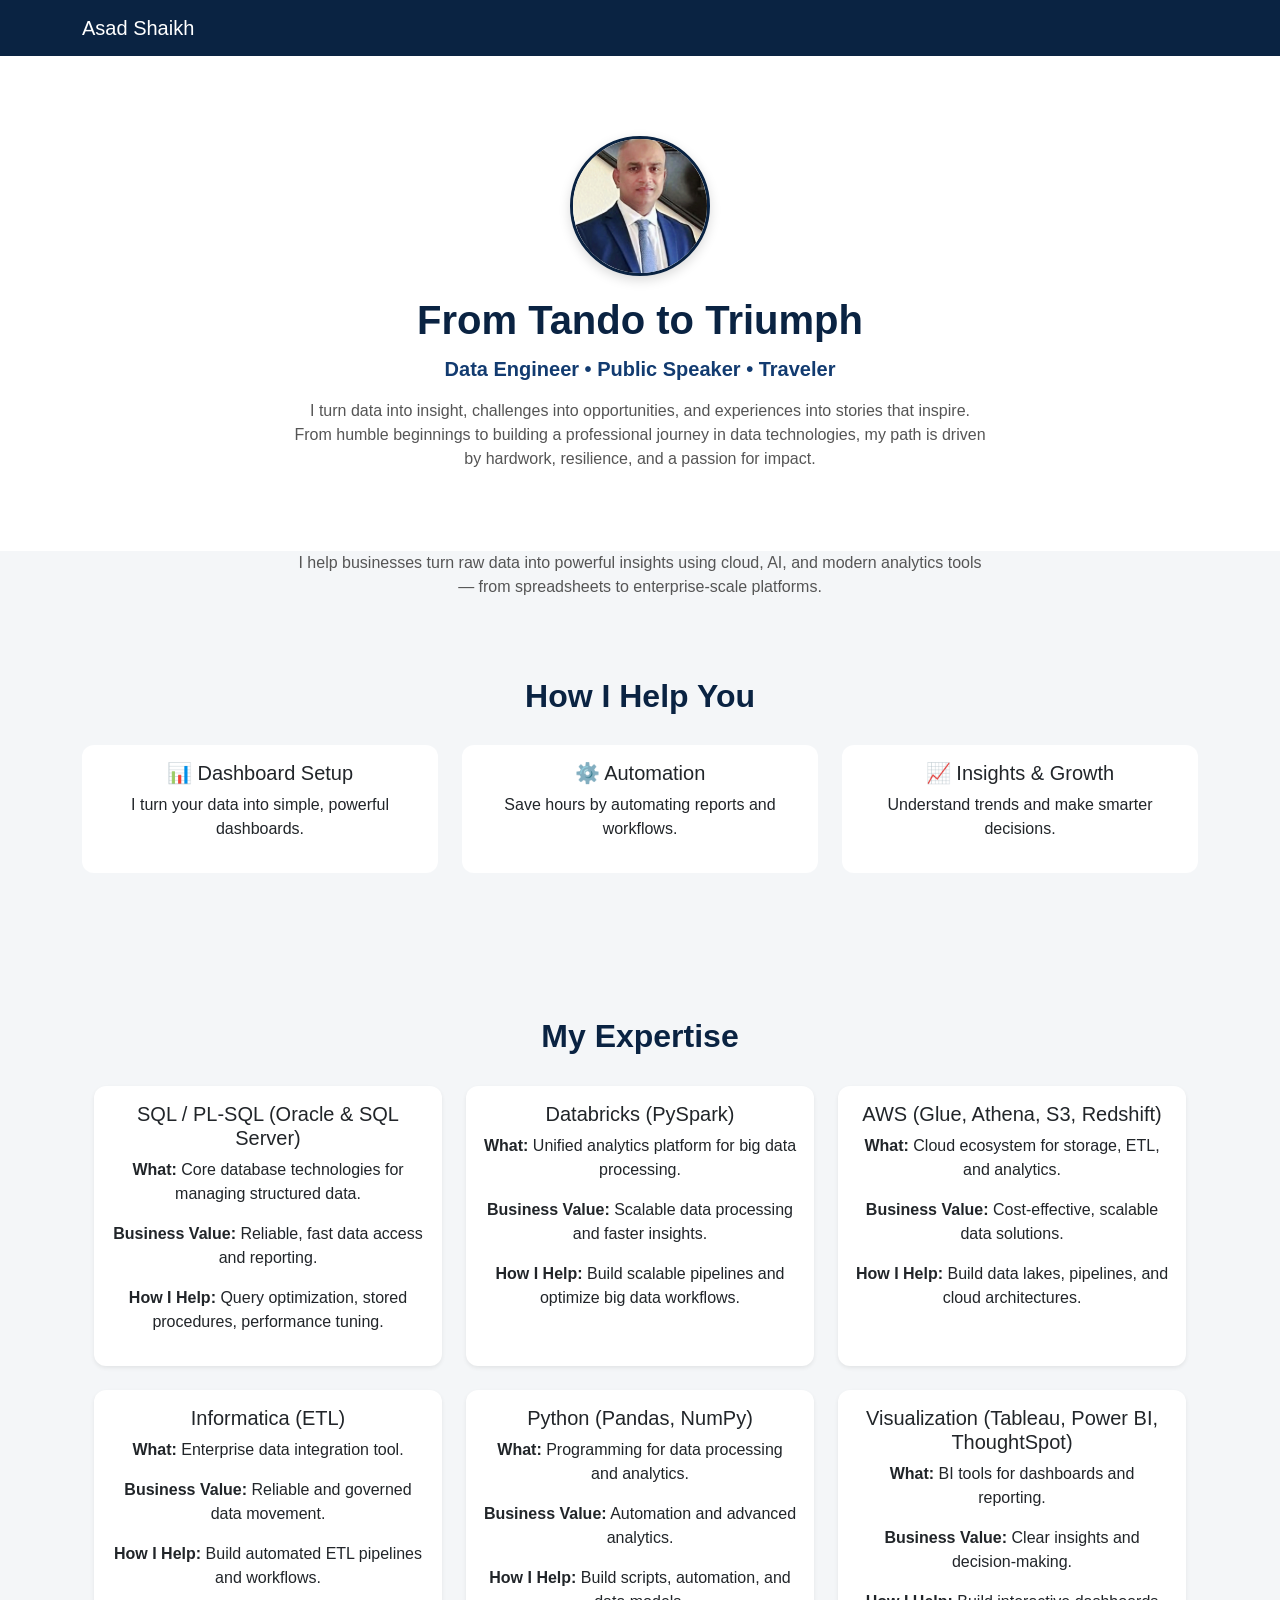
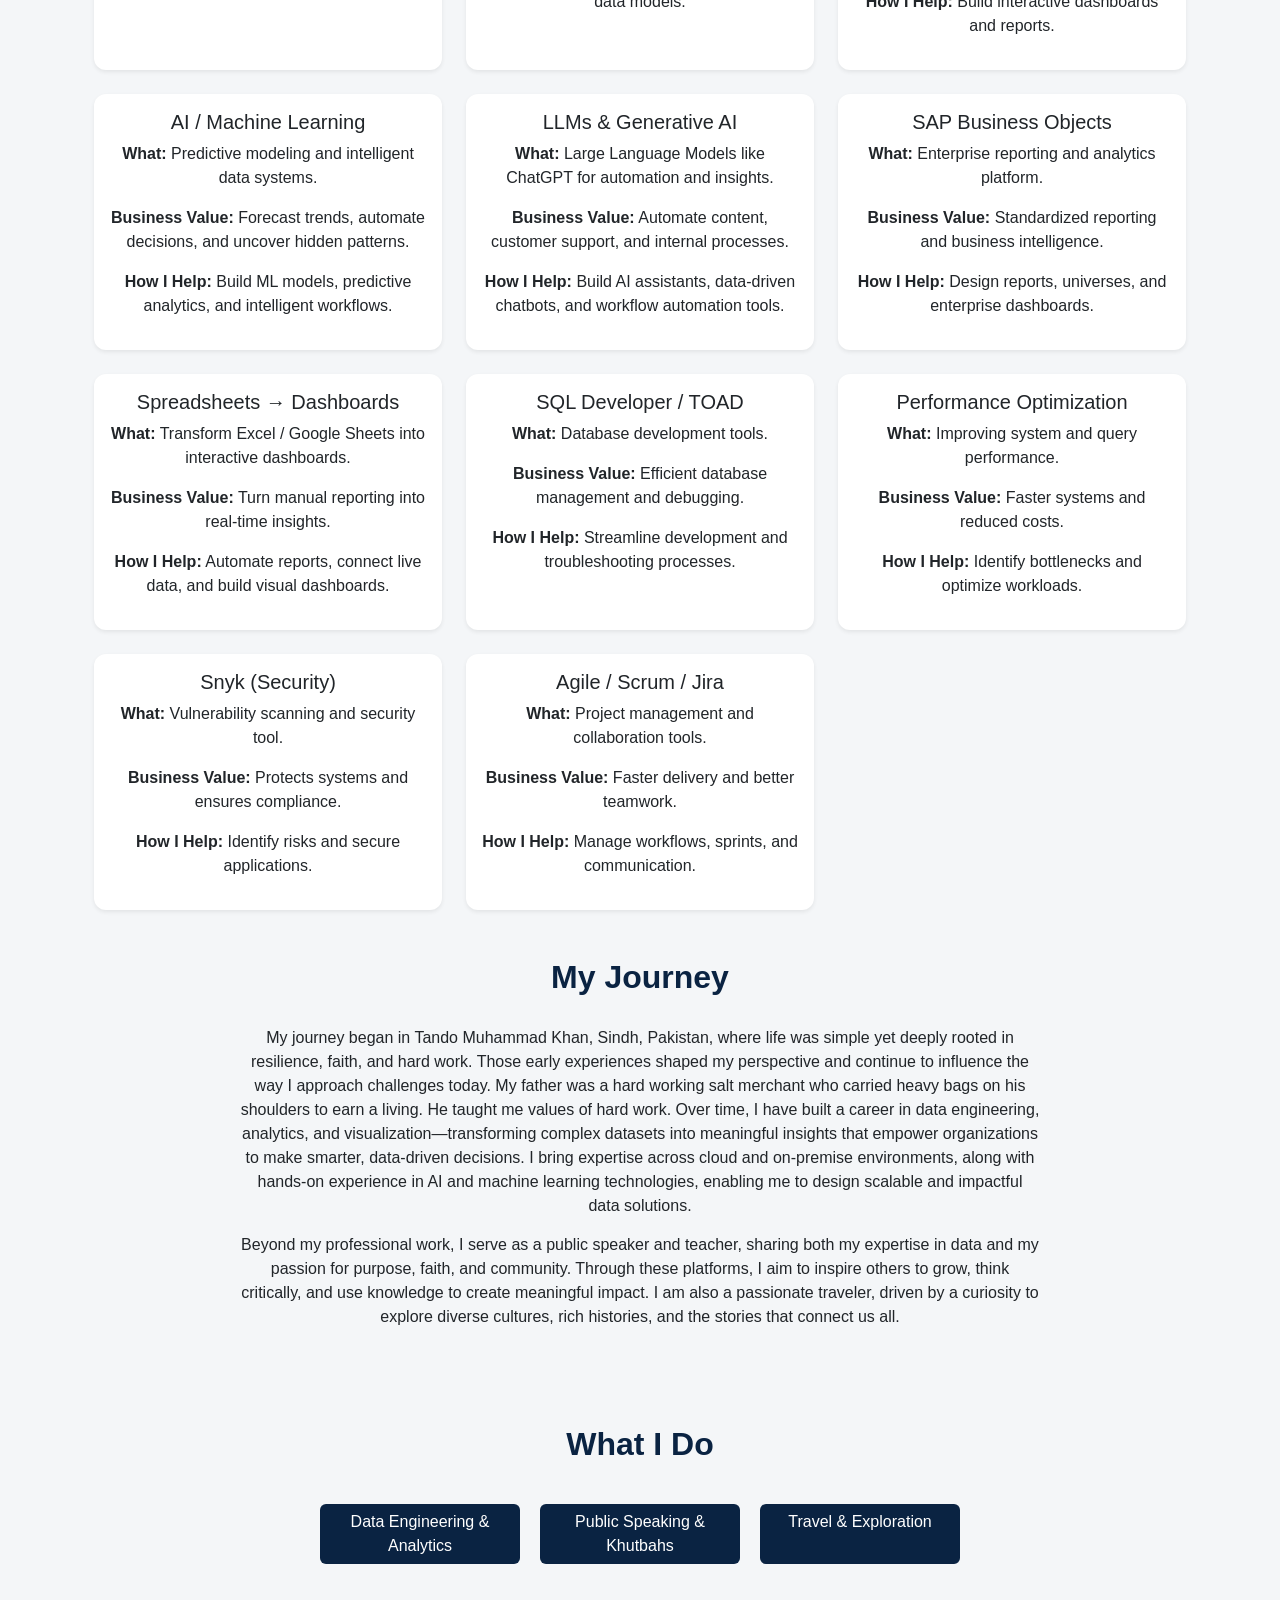
==== commit cd70aa13: "Update index.html" ====
--- a/index.html
+++ b/index.html
@@ -129,6 +129,40 @@
 </div>
 </section>
 
+<p class="text-center" style="max-width:700px; margin:auto; margin-bottom:30px; color:#555;">
+I help businesses turn raw data into powerful insights using cloud, AI, and modern analytics tools — from spreadsheets to enterprise-scale platforms.
+</p>
+
+<section class="container py-5 text-center">
+  <h2 class="section-title">How I Help You</h2>
+
+  <div class="row g-4">
+
+    <div class="col-md-4">
+      <div class="card p-3">
+        <h5>📊 Dashboard Setup</h5>
+        <p>I turn your data into simple, powerful dashboards.</p>
+      </div>
+    </div>
+
+    <div class="col-md-4">
+      <div class="card p-3">
+        <h5>⚙️ Automation</h5>
+        <p>Save hours by automating reports and workflows.</p>
+      </div>
+    </div>
+
+    <div class="col-md-4">
+      <div class="card p-3">
+        <h5>📈 Insights & Growth</h5>
+        <p>Understand trends and make smarter decisions.</p>
+      </div>
+    </div>
+
+  </div>
+</section>
+
+
 <!-- ABOUT / STORY -->
 <section class="p-5 text-center">
 <div class="container">
@@ -193,15 +227,53 @@
         <p><strong>How I Help:</strong> Build interactive dashboards and reports.</p>
       </div>
     </div>
-
-    <div class="col-md-6 col-lg-4">
-      <div class="card h-100 shadow-sm p-3">
-        <h5>SQL Developer / TOAD</h5>
-        <p><strong>What:</strong> Database development tools.</p>
-        <p><strong>Business Value:</strong> Efficient database management and debugging.</p>
-        <p><strong>How I Help:</strong> Streamline development and troubleshooting processes.</p>
-      </div>
-    </div>
+	<!-- AI / MACHINE LEARNING -->
+	<div class="col-md-6 col-lg-4">
+	  <div class="card h-100 shadow-sm p-3">
+		<h5>AI / Machine Learning</h5>
+		<p><strong>What:</strong> Predictive modeling and intelligent data systems.</p>
+		<p><strong>Business Value:</strong> Forecast trends, automate decisions, and uncover hidden patterns.</p>
+		<p><strong>How I Help:</strong> Build ML models, predictive analytics, and intelligent workflows.</p>
+	  </div>
+	</div>
+
+	<!-- LLM / GENERATIVE AI -->
+	<div class="col-md-6 col-lg-4">
+	  <div class="card h-100 shadow-sm p-3">
+		<h5>LLMs & Generative AI</h5>
+		<p><strong>What:</strong> Large Language Models like ChatGPT for automation and insights.</p>
+		<p><strong>Business Value:</strong> Automate content, customer support, and internal processes.</p>
+		<p><strong>How I Help:</strong> Build AI assistants, data-driven chatbots, and workflow automation tools.</p>
+	  </div>
+	</div>
+
+	<!-- SAP BUSINESS OBJECTS -->
+	<div class="col-md-6 col-lg-4">
+	  <div class="card h-100 shadow-sm p-3">
+		<h5>SAP Business Objects</h5>
+		<p><strong>What:</strong> Enterprise reporting and analytics platform.</p>
+		<p><strong>Business Value:</strong> Standardized reporting and business intelligence.</p>
+		<p><strong>How I Help:</strong> Design reports, universes, and enterprise dashboards.</p>
+	  </div>
+	</div>
+
+	<!-- SPREADSHEETS TO DASHBOARDS -->
+	<div class="col-md-6 col-lg-4">
+	  <div class="card h-100 shadow-sm p-3">
+		<h5>Spreadsheets → Dashboards</h5>
+		<p><strong>What:</strong> Transform Excel / Google Sheets into interactive dashboards.</p>
+		<p><strong>Business Value:</strong> Turn manual reporting into real-time insights.</p>
+		<p><strong>How I Help:</strong> Automate reports, connect live data, and build visual dashboards.</p>
+	  </div>
+	</div>
+		<div class="col-md-6 col-lg-4">
+		  <div class="card h-100 shadow-sm p-3">
+			<h5>SQL Developer / TOAD</h5>
+			<p><strong>What:</strong> Database development tools.</p>
+			<p><strong>Business Value:</strong> Efficient database management and debugging.</p>
+			<p><strong>How I Help:</strong> Streamline development and troubleshooting processes.</p>
+		  </div>
+		</div>
 
     <div class="col-md-6 col-lg-4">
       <div class="card h-100 shadow-sm p-3">
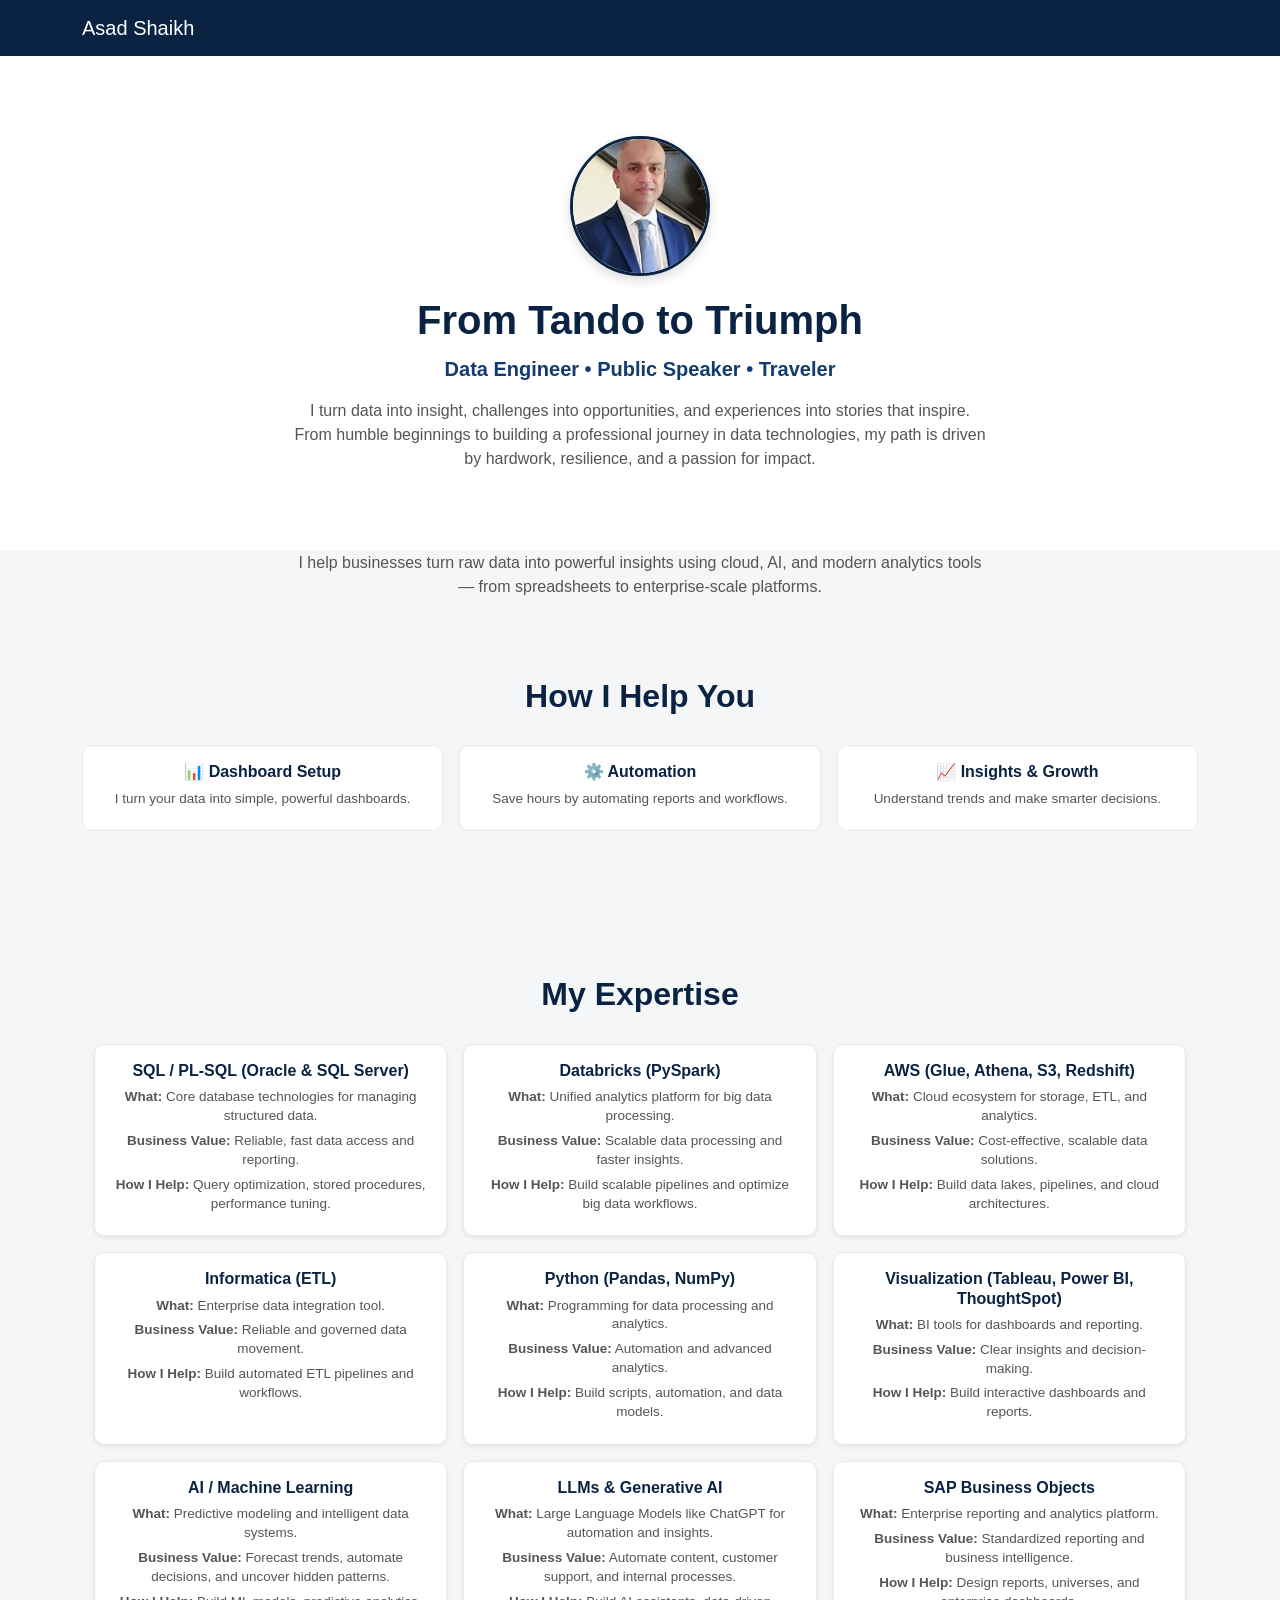
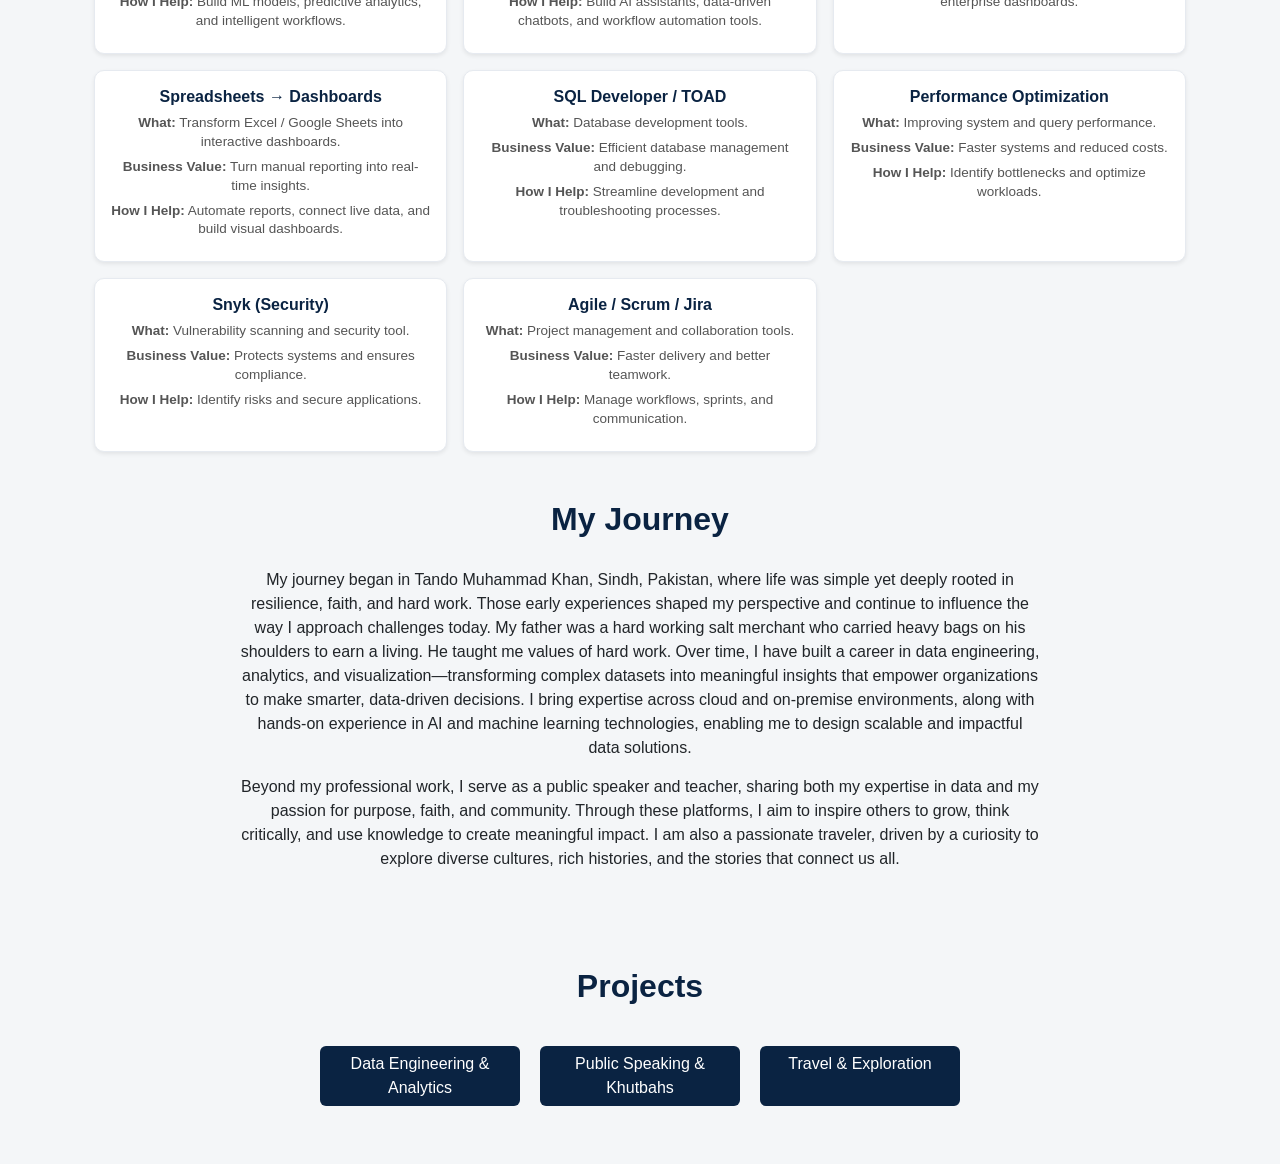
==== commit 34a555fb: "Update index.html" ====
--- a/index.html
+++ b/index.html
@@ -39,14 +39,33 @@
 }
 
 .card{
-    border:none;
-    border-radius:12px;
-    transition:all 0.3s ease;
-}
-
+    border:1px solid #e6eaf0;          /* subtle border */
+    border-radius:10px;                /* slightly tighter */
+    padding:16px;                      /* smaller padding */
+    transition:all 0.25s ease;
+    background:#ffffff;
+}
+
+/* tighter text inside cards */
+.card h5{
+    font-size:16px;
+    font-weight:600;
+    margin-bottom:8px;
+    color:#0a2342;
+}
+
+.card p{
+    font-size:13.5px;
+    margin-bottom:6px;
+    color:#555;
+    line-height:1.4;
+}
+
+/* hover effect (clean, not too heavy) */
 .card:hover{
-    transform:translateY(-5px);
-    box-shadow:0 8px 20px rgba(0,0,0,0.15);
+    transform:translateY(-4px);
+    box-shadow:0 6px 14px rgba(0,0,0,0.08);
+    border-color:#d0d7e2;
 }
 
 .hero h1{
@@ -136,7 +155,7 @@
 <section class="container py-5 text-center">
   <h2 class="section-title">How I Help You</h2>
 
-  <div class="row g-4">
+  <div class="row g-3">
 
     <div class="col-md-4">
       <div class="card p-3">
@@ -171,7 +190,7 @@
 <section class="container py-5">
   <h2 class="section-title text-center">My Expertise</h2>
 
-  <div class="row g-4">
+  <div class="row g-3">
 
     <!-- CARD -->
     <div class="col-md-6 col-lg-4">
@@ -328,7 +347,7 @@
 <section class="p-5 text-center">
 <div class="container">
 
-<h2 class="section-title">What I Do</h2>
+<h2 class="section-title">Projects</h2>
 
 <div class="d-flex justify-content-center flex-wrap">
 
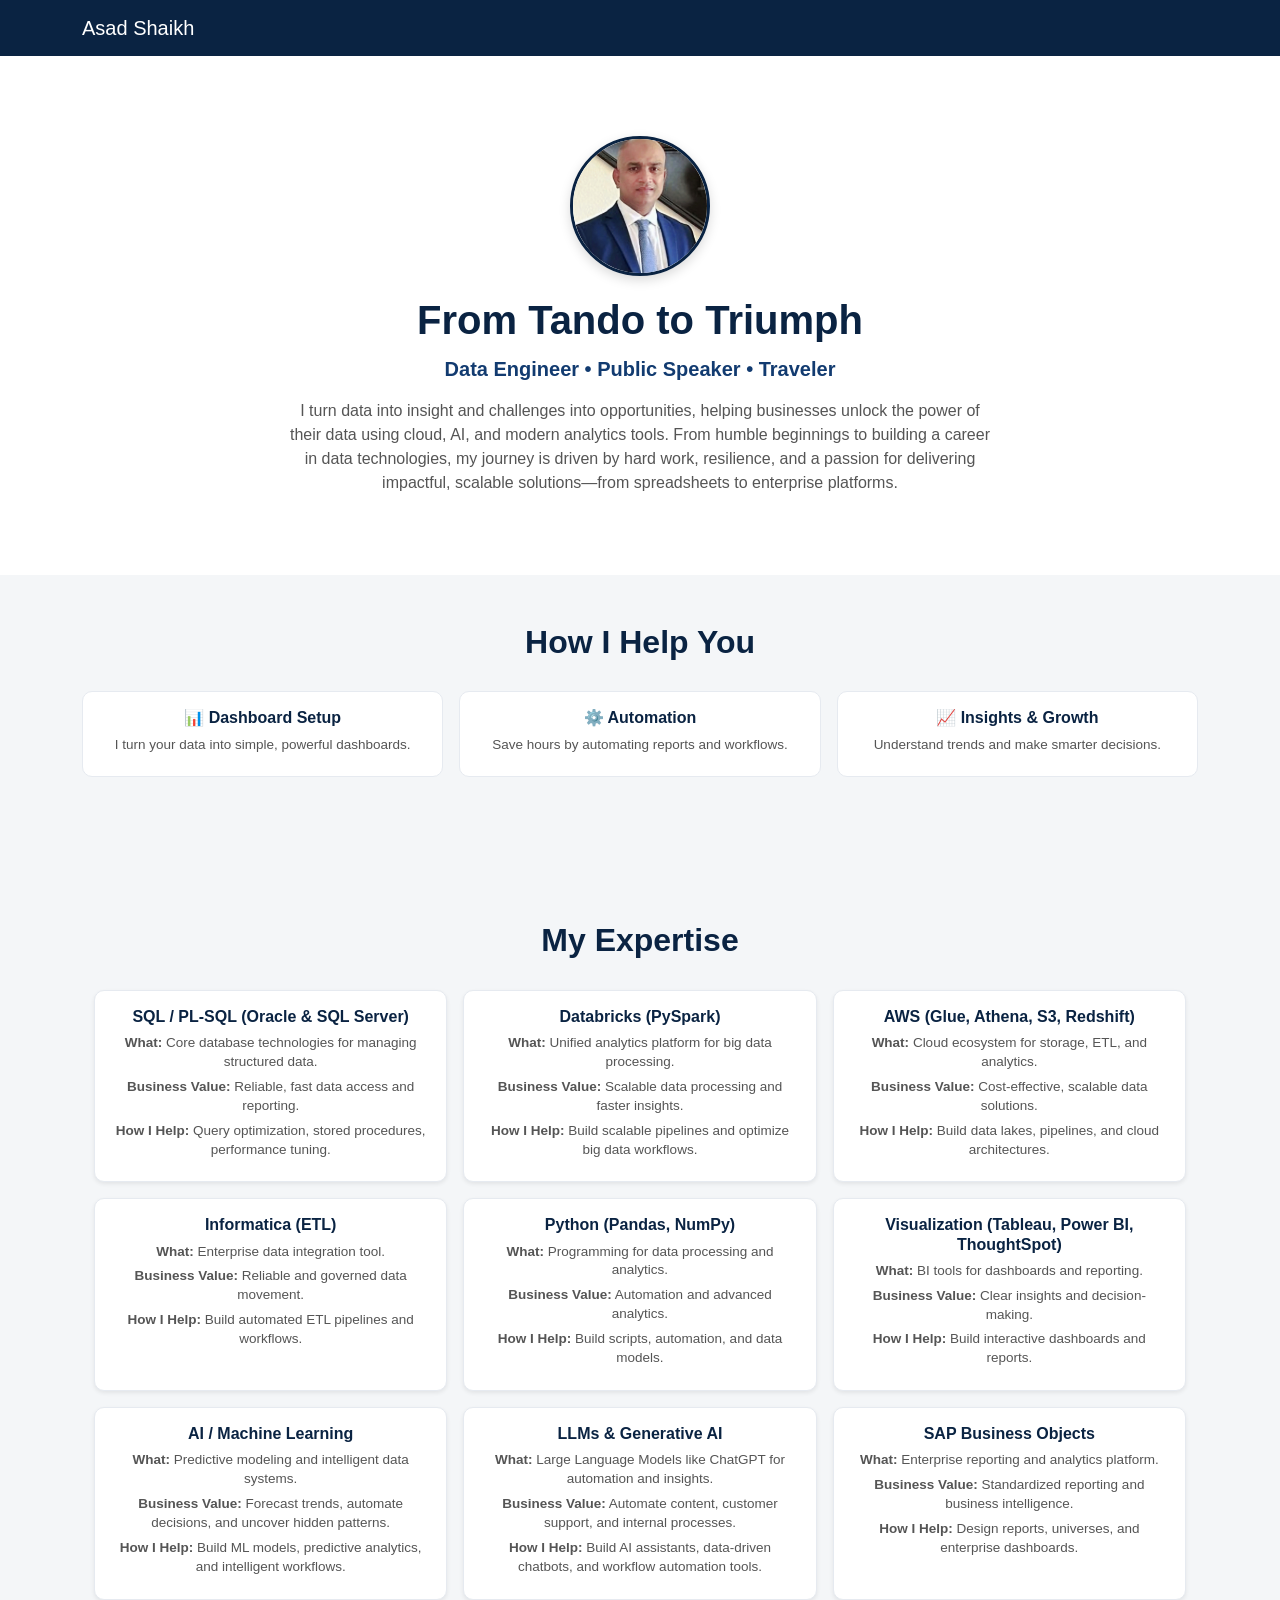
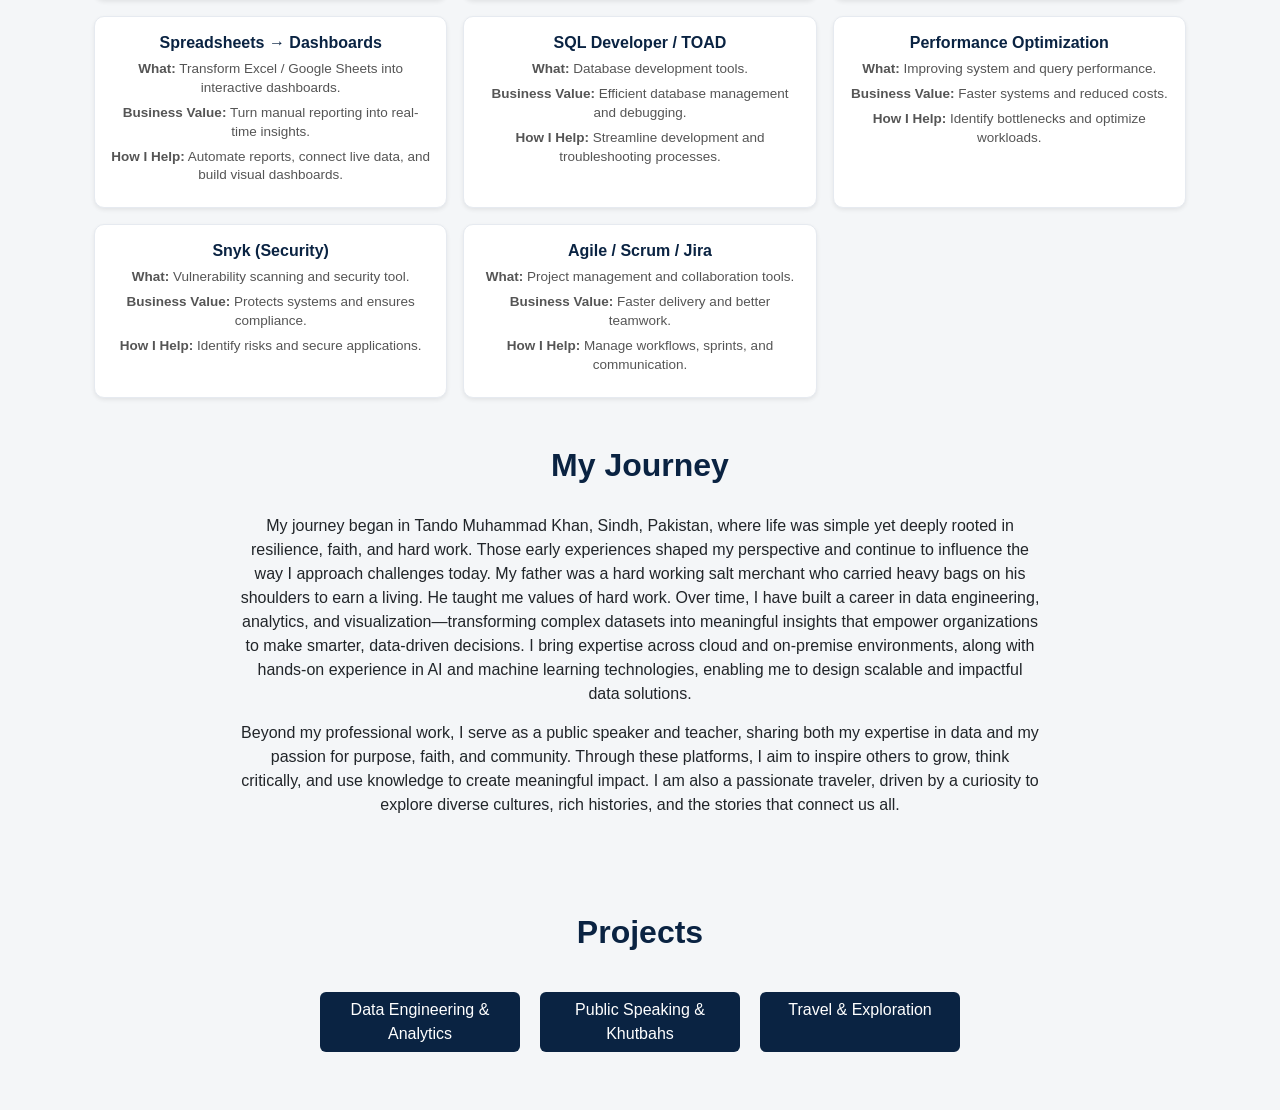
==== commit 8e22cba3: "Update index.html" ====
--- a/index.html
+++ b/index.html
@@ -140,17 +140,12 @@
 </div>
 
 <p class="hero-sub">
-I turn data into insight, challenges into opportunities, and experiences into stories that inspire.
-From humble beginnings to building a professional journey in data technologies,
-my path is driven by hardwork, resilience, and a passion for impact.
+I turn data into insight and challenges into opportunities, helping businesses unlock the power of their data using cloud, AI, and modern analytics tools. 
+From humble beginnings to building a career in data technologies, my journey is driven by hard work, resilience, and a passion for delivering impactful, scalable solutions—from spreadsheets to enterprise platforms.
 </p>
 
 </div>
 </section>
-
-<p class="text-center" style="max-width:700px; margin:auto; margin-bottom:30px; color:#555;">
-I help businesses turn raw data into powerful insights using cloud, AI, and modern analytics tools — from spreadsheets to enterprise-scale platforms.
-</p>
 
 <section class="container py-5 text-center">
   <h2 class="section-title">How I Help You</h2>
